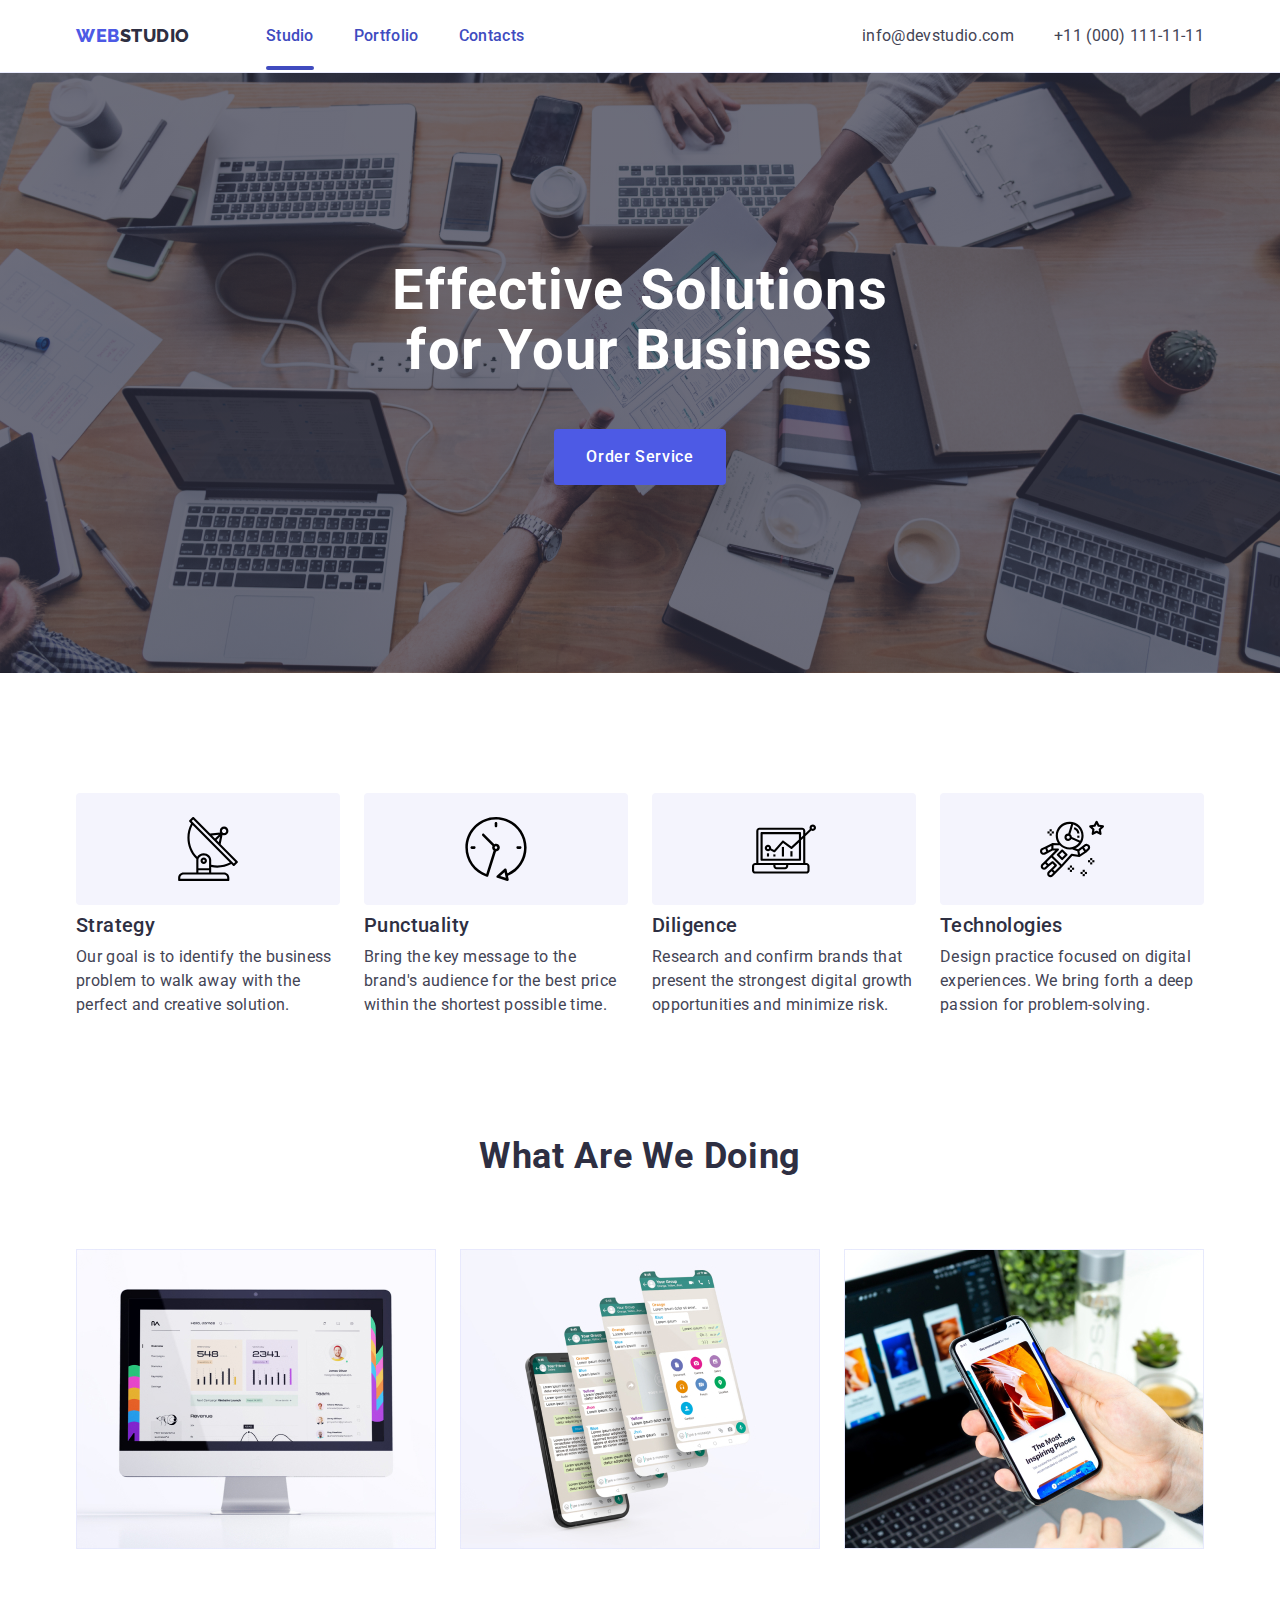
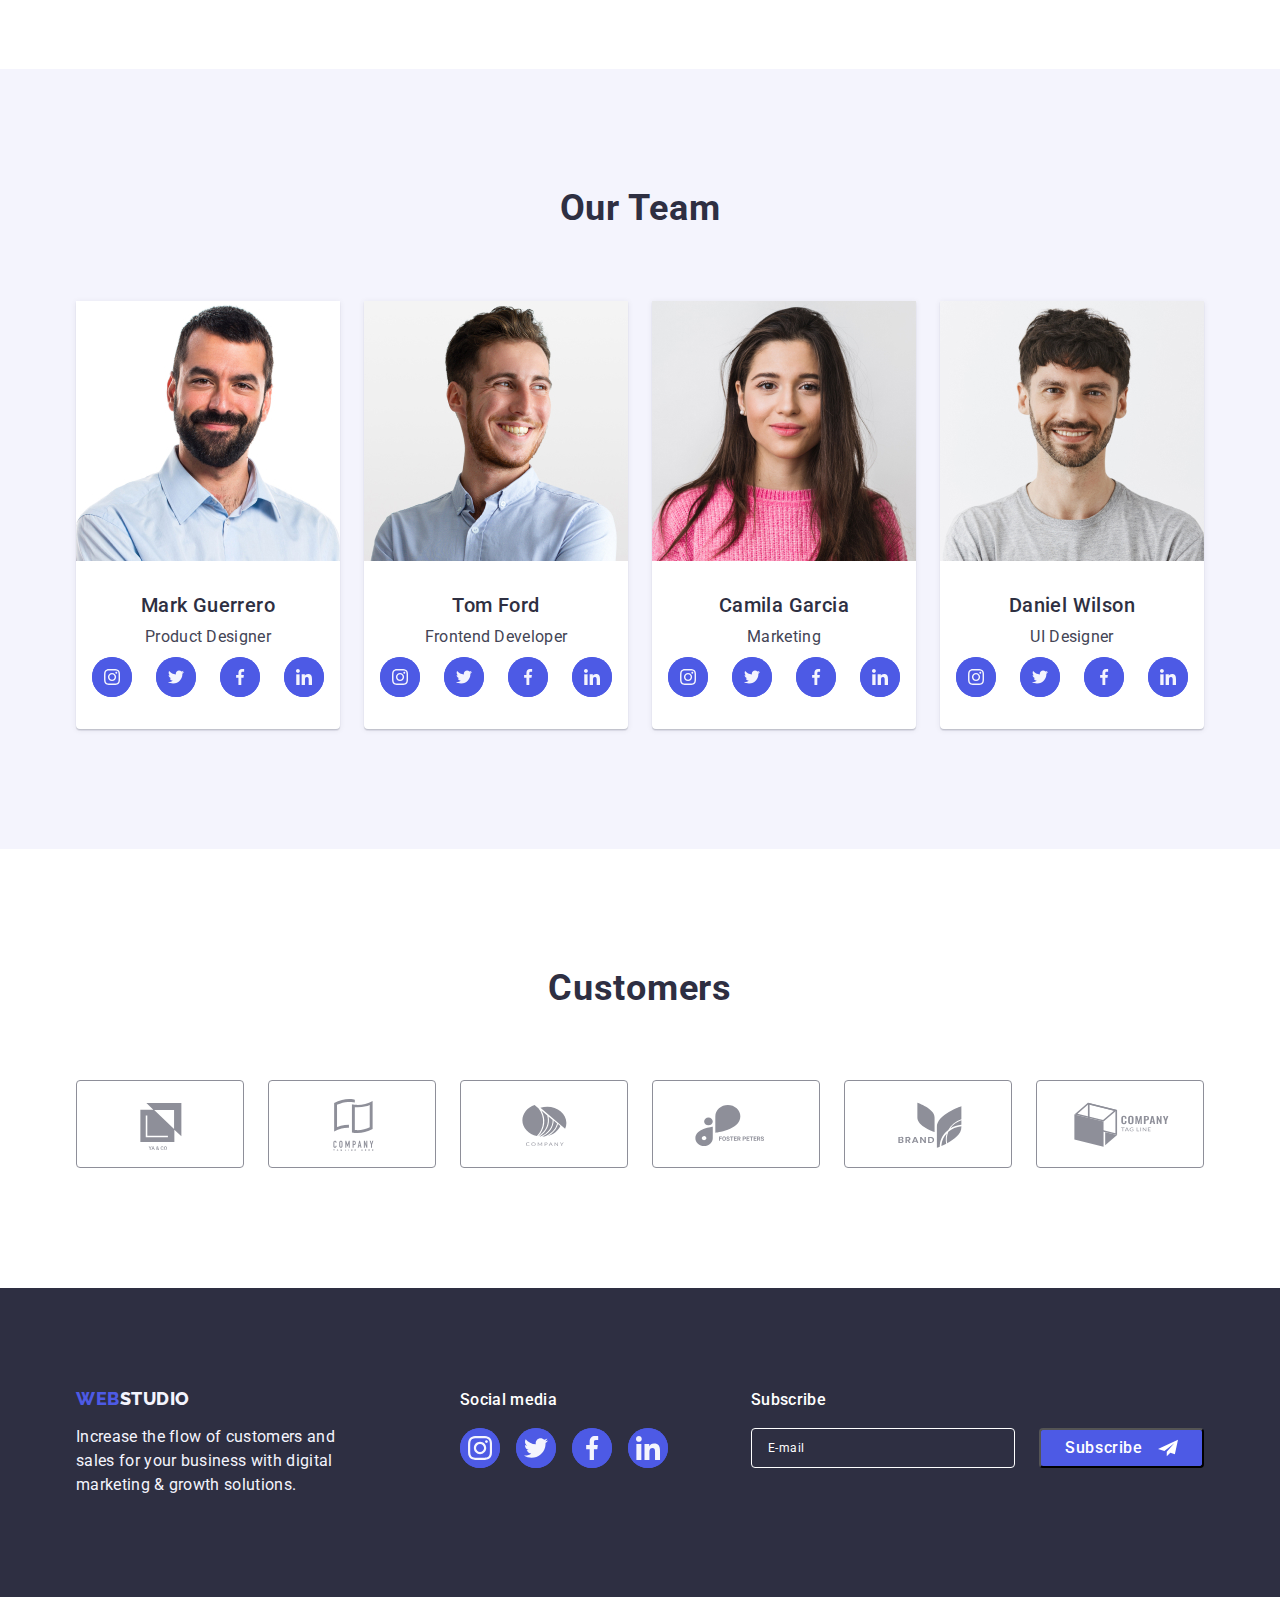
==== index.html @ 0ff43edc "home work 06" ====
<!DOCTYPE html>
<html lang="en">
  <head>
    <meta charset="UTF-8" />
    <meta http-equiv="X-UA-Compatible" content="IE=edge" />
    <meta name="viewport" content="width=device-width, initial-scale=1.0" />
    <title>Main Page</title>
    <link rel="preconnect" href="https://fonts.googleapis.com" />
    <link rel="preconnect" href="https://fonts.gstatic.com" crossorigin />
    <link
      href="https://fonts.googleapis.com/css2?family=Raleway:wght@800&family=Roboto:wght@400;500;700&display=swap"
      rel="stylesheet"
    />
    <link
      rel="stylesheet"
      href="https://cdnjs.cloudflare.com/ajax/libs/modern-normalize/1.1.0/modern-normalize.min.css"
    />
    <link rel="stylesheet" href="./css/styles.css" />
  </head>

  <body>
    <!-- ==================== Шапка сайта ==================== -->

    <header class="page-header">
      <div class="header-container container">
        <nav class="page-navigation">
          <a class="logo-header link" href="./index.html">Web<span class="web">Studio</span></a>
          <ul class="menu list">
            <li class="link-navigation">
              <a class="menu-link line link" href="./index.html">Studio</a>
            </li>
            <li class="link-navigation">
              <a class="menu-link link" href="./portfolio.html">Portfolio</a>
            </li>
            <li class="link-navigation">
              <a class="menu-link link" href="">Contacts</a>
            </li>
          </ul>
        </nav>
        <address class="address">
          <ul class="address-all list">
            <li>
              <a class="contact link tell" href="mailto:info@devstudio.com">info@devstudio.com</a>
            </li>
            <li>
              <a class="contact link tell" href="tel:+110001111111">+11 (000) 111-11-11</a>
            </li>
          </ul>
        </address>
      </div>
    </header>
    <!-- ==================== Главное окно ==================== -->
    <main class="main-index">
      <section class="hero">
        <div class="container">
          <h1 class="hero-title">Effective Solutions for Your Business</h1>
          <button class="hero-btn" type="button" data-modal-open>Order Service</button>
        </div>
      </section>
      <!-- ==================== Преимущества ==================== -->
      <section class="advantages">
        <div class="container element">
          <h2 hidden class="advantages-invisible">Advantages</h2>
          <ul class="advantages-list list">
            <li class="first-element">
              <div class="advantages-icon-img">
                <svg class="advantages-icon" aria-label="стратегия" width="64" height="64">
                  <use href="./images/icons.svg#icon-antenna"></use>
                </svg>
              </div>
              <h3 class="advantages-title">Strategy</h3>
              <p class="advantages-text">
                Our goal is to identify the business problem to walk away with the perfect and
                creative solution.
              </p>
            </li>
            <li class="first-element">
              <div class="advantages-icon-img">
                <svg class="advantages-icon" aria-label="стратегия" width="64" height="64">
                  <use href="./images/icons.svg#icon-clock"></use>
                </svg>
              </div>
              <h3 class="advantages-title">Punctuality</h3>
              <p class="advantages-text">
                Bring the key message to the brand's audience for the best price within the shortest
                possible time.
              </p>
            </li>
            <li class="first-element">
              <div class="advantages-icon-img">
                <svg class="advantages-icon" aria-label="стратегия" width="64" height="64">
                  <use href="./images/icons.svg#icon-diagram"></use>
                </svg>
              </div>
              <h3 class="advantages-title">Diligence</h3>
              <p class="advantages-text">
                Research and confirm brands that present the strongest digital growth opportunities
                and minimize risk.
              </p>
            </li>
            <li class="first-element">
              <div class="advantages-icon-img">
                <svg class="advantages-icon" aria-label="стратегия" width="64" height="64">
                  <use href="./images/icons.svg#icon-astronaut"></use>
                </svg>
              </div>
              <h3 class="advantages-title">Technologies</h3>
              <p class="advantages-text">
                Design practice focused on digital experiences. We bring forth a deep passion for
                problem-solving.
              </p>
            </li>
          </ul>
        </div>
      </section>
      <!-- ==================== Примеры работ ==================== -->
      <section class="examples">
        <div class="container examples-height">
          <h2 class="examples-title">What are we doing</h2>
          <ul class="list examples-img">
            <li class="examples-link">
              <img
                src="./images/img_1.jpg"
                alt="Image of the application on the monitor"
                width="360"
              />
            </li>

            <li class="examples-link">
              <img src="./images/img_2.jpg" alt="App image on phone" width="360" />
            </li>

            <li class="examples-link">
              <img src="./images/img_3.jpg" alt="App image on phone and monitor" width="360" />
            </li>
          </ul>
        </div>
      </section>
      <!-- ==================== Команда ==================== -->
      <section class="team list">
        <div class="container">
          <h2 class="team-title">Our Team</h2>
          <ul class="list card-team examples-img">
            <li class="card">
              <img src="./images/mark_guerrero.jpg" alt="Product Designer" width="264" />
              <div class="info">
                <h3 class="team-name">Mark Guerrero</h3>
                <p class="team-prof">Product Designer</p>
                <!-- instagram -->
                <ul class="icon-list list">
                  <li class="icon-list-item">
                    <a href="" class="icon-list-link">
                      <svg class="list-icon" aria-label="инстаграм" width="16" height="16">
                        <use href="./images/icons.svg#icon-instagram"></use>
                      </svg>
                    </a>
                  </li>

                  <!-- /instagram -->
                  <!-- twitter -->
                  <li class="icon-list-item">
                    <a href="" class="icon-list-link">
                      <svg class="list-icon" aria-label="твитер" width="16" height="16">
                        <use href="./images/icons.svg#icon-twitter"></use>
                      </svg>
                    </a>
                  </li>
                  <!-- /twitter -->
                  <!-- facebook -->
                  <li class="icon-list-item">
                    <a href="" class="icon-list-link">
                      <svg class="list-icon" aria-label="фейсбук" width="16" height="16">
                        <use href="./images/icons.svg#icon-facebook"></use>
                      </svg>
                    </a>
                  </li>
                  <!-- /facebook -->
                  <!-- linkedin -->
                  <li class="icon-list-item">
                    <a href="" class="icon-list-link">
                      <svg class="list-icon" aria-label="линкедин" width="16" height="16">
                        <use href="./images/icons.svg#icon-linkedin"></use>
                      </svg>
                    </a>
                  </li>
                </ul>
              </div>
            </li>
            <!-- /linkedin -->
            <li class="card">
              <img src="./images/tom_ford.jpg" alt="Frontend Developer" width="264" />
              <div class="info">
                <h3 class="team-name">Tom Ford</h3>
                <p class="team-prof">Frontend Developer</p>
                <!-- instagram -->
                <ul class="icon-list list">
                  <li class="icon-list-item">
                    <a href="" class="icon-list-link">
                      <svg class="list-icon" aria-label="инстаграм" width="16" height="16">
                        <use href="./images/icons.svg#icon-instagram"></use>
                      </svg>
                    </a>
                  </li>
                  <!-- /instagram -->
                  <!-- twitter -->
                  <li class="icon-list-item">
                    <a href="" class="icon-list-link">
                      <svg class="list-icon" aria-label="твитер" width="16" height="16">
                        <use href="./images/icons.svg#icon-twitter"></use>
                      </svg>
                    </a>
                  </li>
                  <!-- /twitter -->
                  <!-- facebook -->
                  <li class="icon-list-item">
                    <a href="" class="icon-list-link">
                      <svg class="list-icon" aria-label="фейсбук" width="16" height="16">
                        <use href="./images/icons.svg#icon-facebook"></use>
                      </svg>
                    </a>
                  </li>
                  <!-- /facebook -->
                  <!-- linkedin -->
                  <li class="icon-list-item">
                    <a href="" class="icon-list-link">
                      <svg class="list-icon" aria-label="линкедин" width="16" height="16">
                        <use href="./images/icons.svg#icon-linkedin"></use>
                      </svg>
                    </a>
                  </li>
                </ul>
                <!-- /linkedin -->
              </div>
            </li>
            <li class="card">
              <img src="./images/camila_garcia.jpg" alt="Marketing" width="264" />
              <div class="info">
                <h3 class="team-name">Camila Garcia</h3>
                <p class="team-prof">Marketing</p>
                <!-- instagram -->
                <ul class="icon-list list">
                  <li class="icon-list-item">
                    <a href="" class="icon-list-link">
                      <svg class="list-icon" aria-label="инстаграм" width="16" height="16">
                        <use href="./images/icons.svg#icon-instagram"></use>
                      </svg>
                    </a>
                  </li>
                  <!-- /instagram -->
                  <!-- twitter -->
                  <li class="icon-list-item">
                    <a href="" class="icon-list-link">
                      <svg class="list-icon" aria-label="твитер" width="16" height="16">
                        <use href="./images/icons.svg#icon-twitter"></use>
                      </svg>
                    </a>
                  </li>
                  <!-- /twitter -->
                  <!-- facebook -->
                  <li class="icon-list-item">
                    <a href="" class="icon-list-link">
                      <svg class="list-icon" aria-label="фейсбук" width="16" height="16">
                        <use href="./images/icons.svg#icon-facebook"></use>
                      </svg>
                    </a>
                  </li>
                  <!-- /facebook -->
                  <!-- linkedin -->
                  <li class="icon-list-item">
                    <a href="" class="icon-list-link">
                      <svg class="list-icon" aria-label="линкедин" width="16" height="16">
                        <use href="./images/icons.svg#icon-linkedin"></use>
                      </svg>
                    </a>
                  </li>
                </ul>
                <!-- /linkedin -->
              </div>
            </li>
            <li class="card">
              <img src="./images/daniel_wilson.jpg" alt="UI Designer" width="264" />
              <div class="info">
                <h3 class="team-name">Daniel Wilson</h3>
                <p class="team-prof">UI Designer</p>
                <!-- instagram -->
                <ul class="icon-list list">
                  <li class="icon-list-item">
                    <a href="" class="icon-list-link">
                      <svg class="list-icon" aria-label="инстаграм" width="16" height="16">
                        <use href="./images/icons.svg#icon-instagram"></use>
                      </svg>
                    </a>
                  </li>
                  <!-- /instagram -->
                  <!-- twitter -->
                  <li class="icon-list-item">
                    <a href="" class="icon-list-link">
                      <svg class="list-icon" aria-label="твитер" width="16" height="16">
                        <use href="./images/icons.svg#icon-twitter"></use>
                      </svg>
                    </a>
                  </li>
                  <!-- /twitter -->
                  <!-- facebook -->
                  <li class="icon-list-item">
                    <a href="" class="icon-list-link">
                      <svg class="list-icon" aria-label="фейсбук" width="16" height="16">
                        <use href="./images/icons.svg#icon-facebook"></use>
                      </svg>
                    </a>
                  </li>
                  <!-- /facebook -->
                  <!-- linkedin -->
                  <li class="icon-list-item">
                    <a href="" class="icon-list-link">
                      <svg class="list-icon" aria-label="линкедин" width="16" height="16">
                        <use href="./images/icons.svg#icon-linkedin"></use>
                      </svg>
                    </a>
                  </li>
                </ul>
                <!-- /linkedin -->
              </div>
            </li>
          </ul>
        </div>
      </section>
      <!-- /* ========================= customers ========================= */ -->
      <section class="customers">
        <div class="customers-box container">
          <h2 class="customers-title">Customers</h2>
          <ul class="customers-list list">
            <li class="customers-item">
              <a class="icon" href=""
                ><svg class="customers-icon" aria-label="customers" width="104" height="56">
                  <use href="./images/icons.svg#icon-yaco"></use>
                </svg>
              </a>
            </li>
            <li class="customers-item">
              <a class="icon" href=""
                ><svg class="customers-icon" aria-label="customers" width="104" height="56">
                  <use href="./images/icons.svg#icon-tagline"></use>
                </svg>
              </a>
            </li>
            <li class="customers-item">
              <a class="icon" href=""
                ><svg class="customers-icon" aria-label="customers" width="104" height="56">
                  <use href="./images/icons.svg#icon-company"></use>
                </svg>
              </a>
            </li>
            <li class="customers-item">
              <a class="icon" href=""
                ><svg class="customers-icon" aria-label="customers" width="104" height="56">
                  <use href="./images/icons.svg#icon-foster"></use>
                </svg>
              </a>
            </li>
            <li class="customers-item">
              <a class="icon" href=""
                ><svg class="customers-icon" aria-label="customers" width="104" height="56">
                  <use href="./images/icons.svg#icon-brand"></use>
                </svg>
              </a>
            </li>
            <li class="customers-item">
              <a class="icon" href=""
                ><svg class="customers-icon" aria-label="customers" width="104" height="56">
                  <use href="./images/icons.svg#icon-lastcompany"></use>
                </svg>
              </a>
            </li>
          </ul>
        </div>
      </section>
    </main>

    <!-- ==================== Подвал ==================== -->
    <footer class="footer">
      <div class="container footer-main">
        <div class="footer-box">
          <a class="footer-logo link" href="./index.html"
            >Web<span class="studio-footer">Studio</span></a
          >
          <p class="footer-text">
            Increase the flow of customers and sales for your business with digital marketing &
            growth solutions.
          </p>
        </div>

        <!-- ========================================== -->
        <div class="footer-icon-cont">
          <p class="footer-title-social">Social media</p>

          <ul class="footer-list list">
            <li class="footer-item">
              <a href="" class="footer-link">
                <svg class="footer-icon" aria-label="instagram" width="24" height="24">
                  <use href="./images/icons.svg#icon-instagram"></use>
                </svg>
              </a>
            </li>
            <li class="footer-item">
              <a href="" class="footer-link">
                <svg class="footer-icon" aria-label="twitter" width="24" height="24">
                  <use href="./images/icons.svg#icon-twitter"></use>
                </svg>
              </a>
            </li>
            <li class="footer-item">
              <a href="" class="footer-link">
                <svg class="footer-icon" aria-label="facebook" width="24" height="24">
                  <use href="./images/icons.svg#icon-facebook"></use>
                </svg>
              </a>
            </li>
            <li class="footer-item">
              <a href="" class="footer-link">
                <svg class="footer-icon" aria-label="linkedin" width="24" height="24">
                  <use href="./images/icons.svg#icon-linkedin"></use>
                </svg>
              </a>
            </li>
          </ul>
        </div>
        <div class="form-footer-box">
          <form class="form-footer">
            <p class="form-footer-title">Subscribe</p>
            <label class="form-footer-enter">
              <input
                type="text"
                name="user_mail"
                class="form-footer-input"
                placeholder="E-mail"
                pattern="([A-z0-9_.-]{1,})@([A-z0-9_.-]{1,}).([A-z]{2,8})"
              />
              <span class="footer-icon-input">
                <svg class="form-footer-icon">
                  <use href="./images/icons.svg#icon-telegram"></use>
                </svg>
                <button type="submit" class="form-footer-btn">Subscribe</button>
              </span>
            </label>
          </form>
        </div>
      </div>
    </footer>
    <!-- ================== МОДАЛЬНОЕ ОКНО ================== -->
    <div class="backdrop is-hidden" data-modal>
      <div class="modal">
        <button type="button" class="modal-close-btn" data-modal-close>
          <svg class="modal-close-icon" width="8" height="8">
            <use href="./images/icons.svg#icon-close-black-btn"></use>
          </svg>
        </button>
        <!-- ================================================== -->
        <form class="modal-form">
          <p class="modal-title">Leave your contacts and we will call you back</p>
          <label class="modal-form-enter">
            <span class="modal-input-text">Name</span>
            <span class="icon-input">
              <input
                type="text"
                name="user_name"
                class="modal-form-input"
                required
                pattern="[a-zA-Z]+"
              />
              <svg class="modal-icon-input">
                <use href="./images/icons.svg#icon-person-black"></use>
              </svg>
            </span>
          </label>
          <label class="modal-form-enter">
            <span class="modal-input-text">Phone</span>
            <span class="icon-input">
              <input
                type="tel"
                name="user_phone"
                class="modal-form-input"
                pattern="[0-9]{3}-[0-9]{3}-[0-9]{2}-[0-9]{2}"
                title="xxx-xxx-xx-xx"
              />
              <svg class="modal-icon-input">
                <use href="./images/icons.svg#icon-phone-black"></use>
              </svg>
            </span>
          </label>
          <label class="modal-form-enter">
            <span class="modal-input-text">Email</span>
            <span class="icon-input">
              <input
                type="mail"
                name="user_mail"
                class="modal-form-input"
                required
                pattern="([A-z0-9_.-]{1,})@([A-z0-9_.-]{1,}).([A-z]{2,8})"
              />
              <svg class="modal-icon-input">
                <use href="./images/icons.svg#icon-email-black"></use>
              </svg>
            </span>
          </label>
          <label class="modal-form-enter">
            <span class="modal-input-text">Comment</span>
            <textarea
              name="user_comment"
              class="modal-input-area"
              placeholder="Text input"
            ></textarea>
          </label>
          <label for="user" class="modal-form-check-policy">
            <input id="user" type="checkbox" name="user-policy" class="modal-form-check" />
            <svg class="form-checkbox" width="16" height="16">
              <use class="vector-checkbox" href="./images/icons.svg#icon-vector"></use>
            </svg>
            <p class="policy">
              I accept the terms and conditions of the
              <a class="policy-link link" href="">Privacy Policy</a>
            </p>
          </label>
          <button type="submit" class="modal-form-btn">Send</button>
        </form>
      </div>
    </div>
    <script src="./js/modal.js"></script>
  </body>
</html>
---- css/styles.css ----
:root {
 --title-color: #2E2F42; /*Цвет заголовков,*/
 --link-color: #404BBF;  /*Цвет ссылок */
 --button-color: #4D5AE5; /*Активная кнопка*/
 --footer-text-color: #F4F4FD; /* Цвет текста футера*/
 --hero-color: #FFFFFF;
 --main-color-text:#434455;
}

.list {
    list-style: none;     /*точки*/
}

.link {
    text-decoration: none;     /*подчёркивание*/
}

body{
    font-family: 'Roboto', sans-serif;
    color: var(--main-color-text);
    background-color: var(--hero-color);
}
/* ========================= СБРОС СТИЛЕЙ БРАУЗЕРА ========================= */
h1,
h2,
h3,
p{
    margin-top: 0;
    margin-bottom: 0;
}
ul,ol {
    margin-top: 0;
    margin-bottom: 0;
    padding-left: 0;
}

img {
    display: block;
    max-width: 100%;
    height: auto;
}

.container {
    width: 1158px;
    margin-left: auto;
    margin-right: auto;
    padding-left: 15px;
    padding-right: 15px;
    
}

.section {
    padding-top: 120px;
    padding-bottom: 120px;
    
}

/* ===================================================================== */
/* ========================= ГЛАВНАЯ СТРАНИЦА  ========================= */
/* ===================================================================== */

/* ========================= Шапка сайта ========================= */
.logo, .logo-header {
font-family: 'Raleway', sans-serif;
font-style: normal;
font-weight: 800;
font-size: 18px;
line-height: 1.17;

align-items: center;
letter-spacing: 0.03em;
text-transform: uppercase;
color: var(--button-color);
}

.web {
font-family: 'Raleway', sans-serif;
font-weight: 800;
font-size: 18px;
line-height: 1.17;
align-items: center;
letter-spacing: 0.03em;
text-transform: uppercase;
color: var(--title-color);
}

.hero {
    background-color: var(--title-color);
    padding-top: 188px;
    padding-bottom: 188px;
}

.menu-link {  
font-weight: 500;
font-size: 16px;
line-height: 1.5;
letter-spacing: 0.02em;
color: var(--title-color);
padding: 24px 0;
position: relative;
transition: color 250ms cubic-bezier(0.4, 0, 0.2, 1);
color: #404bbf;
}

.menu-link:hover,
.menu-link:focus {
color: var(--link-color);
}

.page-header {
    display: flex;
    border-bottom: 1px solid #e7e9fc;
    padding: 24px 0px;
    box-shadow:0px 2px 1px rgba(46, 47, 66, 0.08),
        0px 1px 1px rgba(46, 47, 66, 0.16),
        0px 1px 6px rgba(46, 47, 66, 0.08);
}

.header-container {
    display: flex;
    align-items: center;   
}

.page-navigation {
    display: flex;
    align-items: center;
}

.menu {
    display: flex;
    gap: 40px;
}

.logo {
    display: flex;
}

.logo-header {
    display: flex;
    margin-right: 76px;
}

.line::after {
    display: block;
    color: #404bbf;
    content: '';
    position: absolute;
    width: 100%;
    left: 0;
    bottom: -1px;
    height: 4px;
    background-color: #404bbf;
    border-radius: 2px;
    
    transition: color 250ms cubic-bezier(0.4, 0, 0.2, 1);
}




/* ============================================================================= */
.address-all {
    display: flex;
    gap: 40px;
}
.address {
    display: flex;
    margin-left: auto;
    font-style: normal;
    align-items: center;
}

.contact {
font-size: 16px;
line-height: 1.5;
letter-spacing: 0.02em;
color: var(--main-color-text);
}
.contact:hover,
.contact:focus {
 color:var(--link-color);
}

.contact {
    display: flex;
    align-items: center;
    gap: 40px;
}

.tell {
    /* margin-left: 332px; */
    gap: 40px;
    transition: color 250ms cubic-bezier(0.4, 0, 0.2, 1);
}
/* ============================================================================= */
/* ========================= /Шапка сайта ========================= */

/* ========================= Главное окно ========================= */

.hero-btn {
font-family: 'Roboto', sans-serif;
font-weight: 500;
font-size: 16px;
line-height: 1.5;
align-items: center;
letter-spacing: 0.04em;
color: var(--hero-color);
background-color:var(--button-color);
cursor: pointer;
margin-left: auto;
margin-right: auto;
border: none;
display: block; 
min-width: 169px;
height: 56px;
border-radius: 4px;
padding-left: 32px;
padding-right: 32px;
padding-top: 16px;
padding-bottom: 16px;
min-width: 169px;
height: 56px;
transition: background-color 250ms cubic-bezier(0.4, 0, 0.2, 1);
}

.hero-btn:hover,
.hero-btn:focus {
background-color: var(--link-color);
}
.hero-title {  
font-weight: 700;
font-size: 56px;
line-height: 1.07;
text-align: center;
letter-spacing: 0.02em;
color: var(--hero-color);
}

.hero-title  {
    max-width: 496px;
    margin-left: auto;
    margin-right: auto;
    margin-bottom: 48px;
    
}

.hero {
    background-image: linear-gradient(rgba(46, 47, 66, 0.7),rgba(46, 47, 66, 0.7)),
            url('../images/bg.jpg');
        background-size: cover;
        max-width: 1440px;
            background-repeat: no-repeat;
            background-position: center;
            margin: 0 auto;
}


/* ========================= / Главное окно ========================= */

/* =========================  Преимущества ========================= */
.advantages-title {    
font-weight: 500;
font-size: 20px;
line-height: 1.2;
letter-spacing: 0.02em;
color: var(--title-color); /*#2E2F42*/
margin-bottom: 8px;
}

.advantages-text {
font-size: 16px;
line-height: 1.5;
letter-spacing: 0.02em;
color: var(--main-color-text);
}

.advantages-list {
display: flex;
gap: 24px;  
}
    
.advantages {
padding-top: 120px;
padding-bottom: 120px;
}

.first-element {
    flex-basis: calc((100% - 72px) / 4);
}

.advantages-icon {
    display: flex;
    justify-content: center;
    align-items: center;
    
    
}

.advantages-icon-img {
    display: flex;
    width: 264px;
    height: 112px;
    align-items: center;
    justify-content: center;
    background-color: #F4F4FD;
    border-radius: 4px;
    margin-bottom: 8px;
}

/* ========================= / Преимущества ========================= */

/* ========================= Примеры работ ========================= */
.examples-title {                
font-weight: 700;
font-size: 36px;
line-height: 1.11;   
text-align: center;
letter-spacing: 0.02em;
text-transform: capitalize;          
color: var(--title-color);

margin-bottom: 72px;
padding-top: 0;
}
.examples-img {
    display: flex;
    gap: 24px;
}
.examples-height {
    padding-top: 0;
}
.examples {
    padding-bottom: 120px;
}
.examples-link {
    flex-basis: calc((100% - 48px) / 3)
}

/* ========================= / Примеры работ ========================= */

/* ========================= Команда ========================= */
.info {
    /* padding: 32px 16px; */
    padding: 32px 0;
}

.team {
background-color: var(--footer-text-color);  
padding: 120px 0;
}
.team-title {    
font-weight: 700;
font-size: 36px;
line-height: 1.11;    
text-align: center;
letter-spacing: 0.02em;
text-transform: capitalize;
color: var(--title-color);

margin-bottom: 72px;

}
.card {
    background-color: var(--hero-color);
    border-radius: 0px 0px 4px 4px;
    box-shadow: 0px 1px 6px rgba(46, 47, 66, 0.08), 0px 1px 1px rgba(46, 47, 66, 0.16), 0px 2px 1px rgba(46, 47, 66, 0.08);
}

.team-name {
font-weight: 500;
font-size: 20px;
line-height: 1.2;
text-align: center;
letter-spacing: 0.02em;
color: var(--title-color);
text-align: center;
margin-bottom: 8px;
}

.team-name-portfolio {
font-weight: 500;
font-size: 20px;
line-height: 1.2;
letter-spacing: 0.02em;
color: var(--title-color);
margin-bottom: 8px;
}

.team-prof {
font-size: 16px;
line-height: 1.5;
text-align: center;
letter-spacing: 0.02em;
color: var(--main-color-text);
margin-bottom: 8px;
}

.team-prof-portfolio {
font-size: 16px;
    line-height: 1.5;
    
    letter-spacing: 0.02em;
    color: var(--main-color-text);
}

.card-team {
    gap: 24px;
    
}
.icon-list {
    display: flex;
    gap: 24px;
    justify-content: center;
    
}
.icon-list-item {
    /* flex-basis: calc((100% - 60px) / 3); */
    background-color: #4D5AE5;
    
}

.list-icon {
fill: #f4f4fd;
}

.icon-list-item {
display: flex;
justify-content: center;
align-items: center;
width: 40px;
height: 40px;
border-radius: 50%;
}
.icon-list-link {
display: flex;
justify-content: center;
align-items: center;
width: 100%;
height: 100%;
background-color:#4d5ae5;
border-radius: 50%;
transition: background-color 250ms cubic-bezier(0.4, 0, 0.2, 1);
}

.icon-list-link:hover,
.icon-list-link:focus {
    background-color: #404bbf;
}


/* ========================= / Команда ========================= */

/* ========================= customers ========================= */

.customers {
padding-top: 120px;
padding-bottom: 120px;
}


.customers-title {
    font-weight: 700;
    font-size: 36px;
    line-height: 1.1;
    text-align: center;
    letter-spacing: 0.02em;
    text-transform: capitalize;
    /* margin-top: 120px; */
    margin-bottom: 72px;
    color: var(--title-color);
}

.customers-list {
    display: flex;
    /* justify-content: center;
    align-items: center; */
    gap: 24px;
    
    
}
.customers-item {
    display: flex;
    /* border: 1px solid #8E8F99; */
        width: 168px;
        height: 88px;
        
        justify-content: center;
        align-items: center;
        
}
.icon {
    display: flex;
    width: 100%;
    height: 100%;
    border: 1px solid #8e8f99;
    border-radius: 4px;
    align-items: center;
    justify-content: center;
    color: #8E8F99;
    transition: border-color 250ms cubic-bezier(0.4, 0, 0.2, 1),
        color 250ms cubic-bezier(0.4, 0, 0.2, 1);
}

.icon:hover,
.icon:focus {
    border-color: #404bbf;
    color: #404bbf;
    
}


.customers-icon {
fill: currentColor;
}




/* ========================= Подвал ========================= */
.footer {  
    
    background-color: var(--title-color);
    padding: 100px 0;   
   
}

.footer-main {
    display: flex;
    align-items: baseline;
}

.footer-logo {    
    margin-bottom: 16px;
    display: inline-block;
    font-family: 'Raleway', sans-serif;
    font-style: normal;
    font-weight: 800;
    font-size: 18px;
    line-height: 1.17;
    align-items: center;
    letter-spacing: 0.03em;
    text-transform: uppercase;
    color: var(--button-color);
}

.footer-text {
    font-size: 16px;
    line-height: 1.5;
    letter-spacing: 0.02em;
    color: var(--footer-text-color);
    max-width: 264px;

}

.studio-footer {
font-family: 'Raleway',sans-serif;
font-weight: 800;
font-size: 18px;
line-height: 1.17;
display: flex;
align-items: center;
letter-spacing: 0.03em;
text-transform: uppercase;
color: var(--footer-text-color);
display: inline-block;
}

.footer-list {
    display: flex;
    justify-content: center;
    align-items: center;
    gap: 16px;
    
}
.footer-item {
    display: flex;
    justify-content: center;
    align-items: center;
    width: 40px;
    height: 40px;
    border-radius: 50%;
    background-color: #4D5AE5;
    
}

.footer-icon-cont {
    justify-content: center;
    align-items: baseline;
}
.footer-box {
    align-items: baseline;
    margin-right: 120px
}
    
.footer-title-social {
    display: block;
    box-sizing: border-box;
    font-family: 'Roboto';
    font-style: normal;
    font-weight: 500;
    font-size: 16px;
    line-height: 1.5;
    letter-spacing: 0.02em;
    color: #FFFFFF;
    margin-bottom: 16px;
    
}

.footer-link {
    display: flex;
    width: 100%;
    height: 100%;
    background-color: #4d5ae5;
    border-radius: 50%;
    align-items: center;
    justify-content: center;
    transition: background-color 250ms cubic-bezier(0.4, 0, 0.2, 1);
    
}

.footer-link:hover,
.footer-link:focus {
    background-color: #31d0aa;
}

.footer-icon {
    fill: #f4f4fd;
}

/* ========================= / Подвал ========================= */

/* ===================================================================== */
/* ========================= / ГЛАВНАЯ СТРАНИЦА  ========================= */
/* ===================================================================== */


/* ===================================================================== */
/* ========================= ПОРТФОЛИО СТРАНИЦА  ========================= */
/* ===================================================================== */

.btn-nav {
    justify-content: center;
    display: flex;
    gap: 24px;
    margin-bottom: 72px;
    
}


.filter-btn { 
font-family: 'Roboto', sans-serif;
font-weight: 500;
font-size: 16px;
line-height: 1.5;
display: flex;
align-items: center;
text-align: center;
letter-spacing: 0.04em;          
color: var(--button-color);
background-color:var(--footer-text-color);
cursor: pointer;
border: 0px;
border-radius: 4px;
padding-left: 24px;
padding-right: 24px;
padding-top: 12px;
padding-bottom: 12px;
border: 1px solid #e7e9fc;
transition: color 250ms cubic-bezier(0.4, 0, 0.2, 1),
    background-color 250ms cubic-bezier(0.4, 0, 0.2, 1),
    border-color 250ms cubic-bezier(0.4, 0, 0.2, 1),
    box-shadow 250ms cubic-bezier(0.4, 0, 0.2, 1);;
}

.filter-btn:hover,
.filter-btn:focus {
    color: var(--hero-color);
    background-color: var(--link-color);
    border: 1px solid transparent;
    border: 1px solid transparent;
    box-shadow: 0px 3px 1px rgba(0, 0, 0, 0.1), 0px 2px 1px rgba(0, 0, 0, 0.08), 0px 2px 2px rgba(0, 0, 0, 0.12);
}

.start {
    /* justify-content: start; */
    text-align: start;
}

.card-menu {
display: flex;
flex-wrap: wrap;
column-gap: 24px;
row-gap: 48px;

}

.border {
width: calc((100% - 48px) / 3);
row-gap: 48px;
transition: box-shadow 2000ms cubic-bezier(0.4, 0, 0.2, 1);

}

.main {
    padding-top: 96px;
    padding-bottom: 120px;
}
.description {
    padding: 32px 16px;
    border: 1px solid #e7e9fc;
    border-top: none;
}

.card-link {
    display: block;
    transition: box-shadow 250ms cubic-bezier(0.4, 0, 0.2, 1);
}

.card-link:hover,
.card-link:focus {
    box-shadow:0px 1px 6px rgba(46, 47, 66, 0.08),
        0px 1px 1px rgba(46, 47, 66, 0.16),
        0px 2px 1px rgba(46, 47, 66, 0.08);
}

.overlay-wrapper {
    position: relative;
    overflow: hidden;
}

.overlay {
    position: absolute;
    top: 0;
    left: 0;
    height: 100%;
    width: 100%;
    padding: 15px;
    background-color: #4D5AE5;
    color: #FFFFFF;
    transform: translateY(100%);
    transition: transform 250ms cubic-bezier(0.4, 0, 0.2, 1);
}

.overlay-text {
    font-style: normal;
    font-weight: 400;
    font-size: 16px;
    line-height: 1.5;   
    letter-spacing: 0.02em;        
    color: #F4F4FD;
    padding: 40px 32px;
}

/* .card-link :hover .overlay,
.card-link :focus .overlay {
  transform: translateY(0%);  
} */

.border :hover .overlay,
.border :focus .overlay {
    transform: translateY(0%);
}

.backdrop {
    position: fixed;
    top: 0;
    left: 0;
    width: 100%;
    height: 100%;
    background-color: rgba(46, 47, 66, 0.4);
    opacity: 1;
    visibility: visible;
    pointer-events: auto;
    transition: opacity 250ms cubic-bezier(0.4, 0, 0.2, 1), visibility 250ms cubic-bezier(0.4, 0, 0.2, 1);
}

.modal {
    position: absolute;
    top: 50%;
    left: 50%;
    transform: translate(-50%, -50%);
    width: 408px;
    
    min-height: 576px;
    background-color: #FCFCFC;
    box-shadow:0px 1px 1px rgba(0, 0, 0, 0.14),
        0px 1px 3px rgba(0, 0, 0, 0.12),
        0px 2px 1px rgba(0, 0, 0, 0.2);
    border-radius: 4px;
    transition: transform 250ms cubic-bezier(0.4, 0, 0.2, 1);
    padding: 72px 24px 24px 24px
    /* padding: 24px; */
}
.modal-close-btn {
    position: absolute;
    top: 24px;
    right: 24px;
    padding: 0;
    display: flex;
    align-items: center;
    justify-content: center;
    width: 24px;
    height: 24px;
    background-color: #E7E9FC;
    border: 1px solid rgba(0, 0, 0, 0.1);
    border-radius: 50%;
    padding-left: 0;
    padding-right: 0;
    cursor: pointer;
    transition: background-color 250ms cubic-bezier(0.4, 0, 0.2, 1), border 250ms cubic-bezier(0.4, 0, 0.2, 1);
}

.modal-close-btn:hover,
.modal-close-btn:focus {
    background-color: #404BBF;
    fill: #FFFFFF;
    border: none;
}

.is-hidden {
    opacity: 0;
    visibility: hidden;
    pointer-events: none;

}
.modal-close-icon {
    transition: fill 250ms cubic-bezier(0.4, 0, 0.2, 1);
}

.subscribe-box {
    display: flex;
    align-items: center;
    justify-content: baseline;
}

.enter-mail {
    display: flex;
    align-items: center;
    justify-content: flex-end;
    width: 264px;
    height: 40px;
}

.subscribe-btn {
    display: flex;
    align-items: center;
    justify-content: center;
}
.modal-title {
    font-family: 'Roboto';
    font-style: normal;
    font-weight: 500;
    font-size: 16px;
    line-height: 1.5;   
    text-align: center;
    letter-spacing: 0.02em;   
    color: #2E2F42;
    margin-bottom: 16px;
}

.modal-form {
    display: flex;
    flex-direction: column;
}

.modal-form-input {
    width: 100%;
    height: 40px;
    border: 1px solid rgba(46, 47, 66, 0.4);
    border-radius: 4px;
    padding-left: 38px;
    transition: border-color 250ms cubic-bezier(0.4, 0, 0.2, 1);
    /* margin-bottom: 8px; */
}
.modal-input-text {
    display: block;
    font-family: 'Roboto';
    font-style: normal;
    font-weight: 400;
    font-size: 12px;
    line-height: 1.17;  
    letter-spacing: 0.04em;
    color: #8E8F99;
    margin-bottom: 4px;
}
.modal-form-enter {
    margin-bottom: 8px;
}

.modal-form-input:focus {
    outline: none;
    border-color: #4D5AE5;
}

.modal-icon-input {
    display: block;
    width: 18px;
    height: 24px;
    position: absolute;
    top: 50%;
    left: 16px;
    transform: translateY(-50%);
    fill: #2E2F42;
    transition: fill 250ms cubic-bezier(0.4, 0, 0.2, 1);
}
.icon-input {
    display: block;
    position: relative;
    
}

.modal-form-input:focus + .modal-icon-input {
    fill: #4D5AE5;
}


.modal-input-area {
    font-family: 'Roboto';
    font-style: normal;
    font-weight: 400;
    font-size: 12px;
    line-height: 1.17;  
    letter-spacing: 0.04em;

    width: 100%;
    height: 120px;
    resize: none;
    padding: 16px;
    border: 1px solid rgba(46, 47, 66, 0.4);
    border-radius: 4px;
    transition: border-color 250ms cubic-bezier(0.4, 0, 0.2, 1);
    
    
}

.modal-input-area::placeholder {
    font-family: 'Roboto';
        font-style: normal;
        font-weight: 400;
        font-size: 12px;
        line-height: 1.17;
        letter-spacing: 0.04em;
        color: rgba(46, 47, 66, 0.4);
}

.modal-input-area:focus {
    outline: none;
    border-color: #4D5AE5;
}
.form-checkbox {
    border: 1px solid rgba(46, 47, 66, 0.4);
    fill: #F4F4FD;
    border-radius: 2px;
    padding: 4px 3px;
    cursor: pointer;
    transition: background-color 250ms cubic-bezier(0.4, 0, 0.2, 1), fill 250ms cubic-bezier(0.4, 0, 0.2, 1);
    margin-right: 8px;
}

.vector-checkbox{
    opacity: 0;
}

.modal-form-check:checked + .form-checkbox > .vector-checkbox {
    
    opacity: 1;
}

.modal-form-check:checked + .form-checkbox {
    background-color :#404BBF;
    border-color: #404BBF;;
    fill: #F4F4FD;
}

.modal-form-check:focus +.form-checkbox {
    outline: 1px solid #4D5AE5;;
}

.modal-form-check {
    appearance: none;
    position: absolute;
}
.modal-form-check-policy {
    display: flex;
    align-items: center;
    font-family: 'Roboto';
    font-style: normal;
    font-weight: 400;
    font-size: 12px;
    line-height: 1.7;
    letter-spacing: 0.04em;    
    color: #8E8F99;
    

}

.modal-form-btn {
    font-family: 'Roboto', sans-serif;
    font-weight: 500;
    font-size: 16px;
    line-height: 1.5;
    align-items: center;
    letter-spacing: 0.04em;
    color: var(--hero-color);
    background-color: var(--button-color);
    cursor: pointer;
    margin-left: auto;
    margin-right: auto;
    margin-top: 24px;
    border: none;
    display: block;
    min-width: 169px;
    height: 56px;
    border-radius: 4px;
    padding-left: 32px;
    padding-right: 32px;
    padding-top: 16px;
    padding-bottom: 16px;
    min-width: 169px;
    height: 56px;
    transition: background-color 250ms cubic-bezier(0.4, 0, 0.2, 1);
}

.modal-form-btn:hover,
.modal-form-btn:focus {
    background-color: var(--link-color);
}

.form-footer-box {
margin-left: auto;
}

.form-footer-enter {
    display: flex;
    
}

.form-footer-input {
    width: 264px;
    height: 40px;
    border: 1px solid #FFFFFF;
    padding-left: 16px;
    /* filter: drop-shadow(0px 4px 4px rgba(0, 0, 0, 0.15)); */
    border-radius: 4px;
    margin-right: 24px;
    background: #2E2F42;

        font-family: 'Roboto';
        font-style: normal;
        font-weight: 400;
        font-size: 12px;
        line-height: 24px;
        letter-spacing: 0.04em;
        color: #FFFFFF;
}

.form-footer-title {
    font-family: 'Roboto';
        font-style: normal;
        font-weight: 500;
        font-size: 16px;
        line-height: 1.5;
        letter-spacing: 0.02em;
        color: #FFFFFF;
        margin-bottom: 16px;
}

.form-footer-btn {
    width:165px;
    height: 40px;
    display: flex;
    flex-direction: row-reverse;
    justify-content: flex-end;
    align-items: center;
    padding: 8px 24px;
    gap: 16px;
    background: #4D5AE5;
    border-radius: 4px;

    font-family: 'Roboto';
    font-style: normal;
    font-weight: 500;
    font-size: 16px;
    line-height: 1.5;       
    text-align: center;
    letter-spacing: 0.04em;    
    color: #FFFFFF;
    transition: background-color 250ms cubic-bezier(0.4, 0, 0.2, 1);
}

.form-footer-btn:hover,
.form-footer-btn:focus {
    background-color: var(--link-color);
}

.footer-icon-input {
    display: block;
    position: relative;

}

.form-footer-icon {
    display: block;
        width: 24px;
        height: 20px;
        position: absolute;
        top: 50%;
        left: 117px;
        transform: translateY(-50%);
        fill: #FFFFFF;;
}

.form-footer-input::placeholder {
    color: #FFFFFF;
    font-family: 'Roboto';
        font-style: normal;
        font-weight: 400;
        font-size: 12px;
        line-height: 2;
        align-items: center;
        letter-spacing: 0.04em;
}
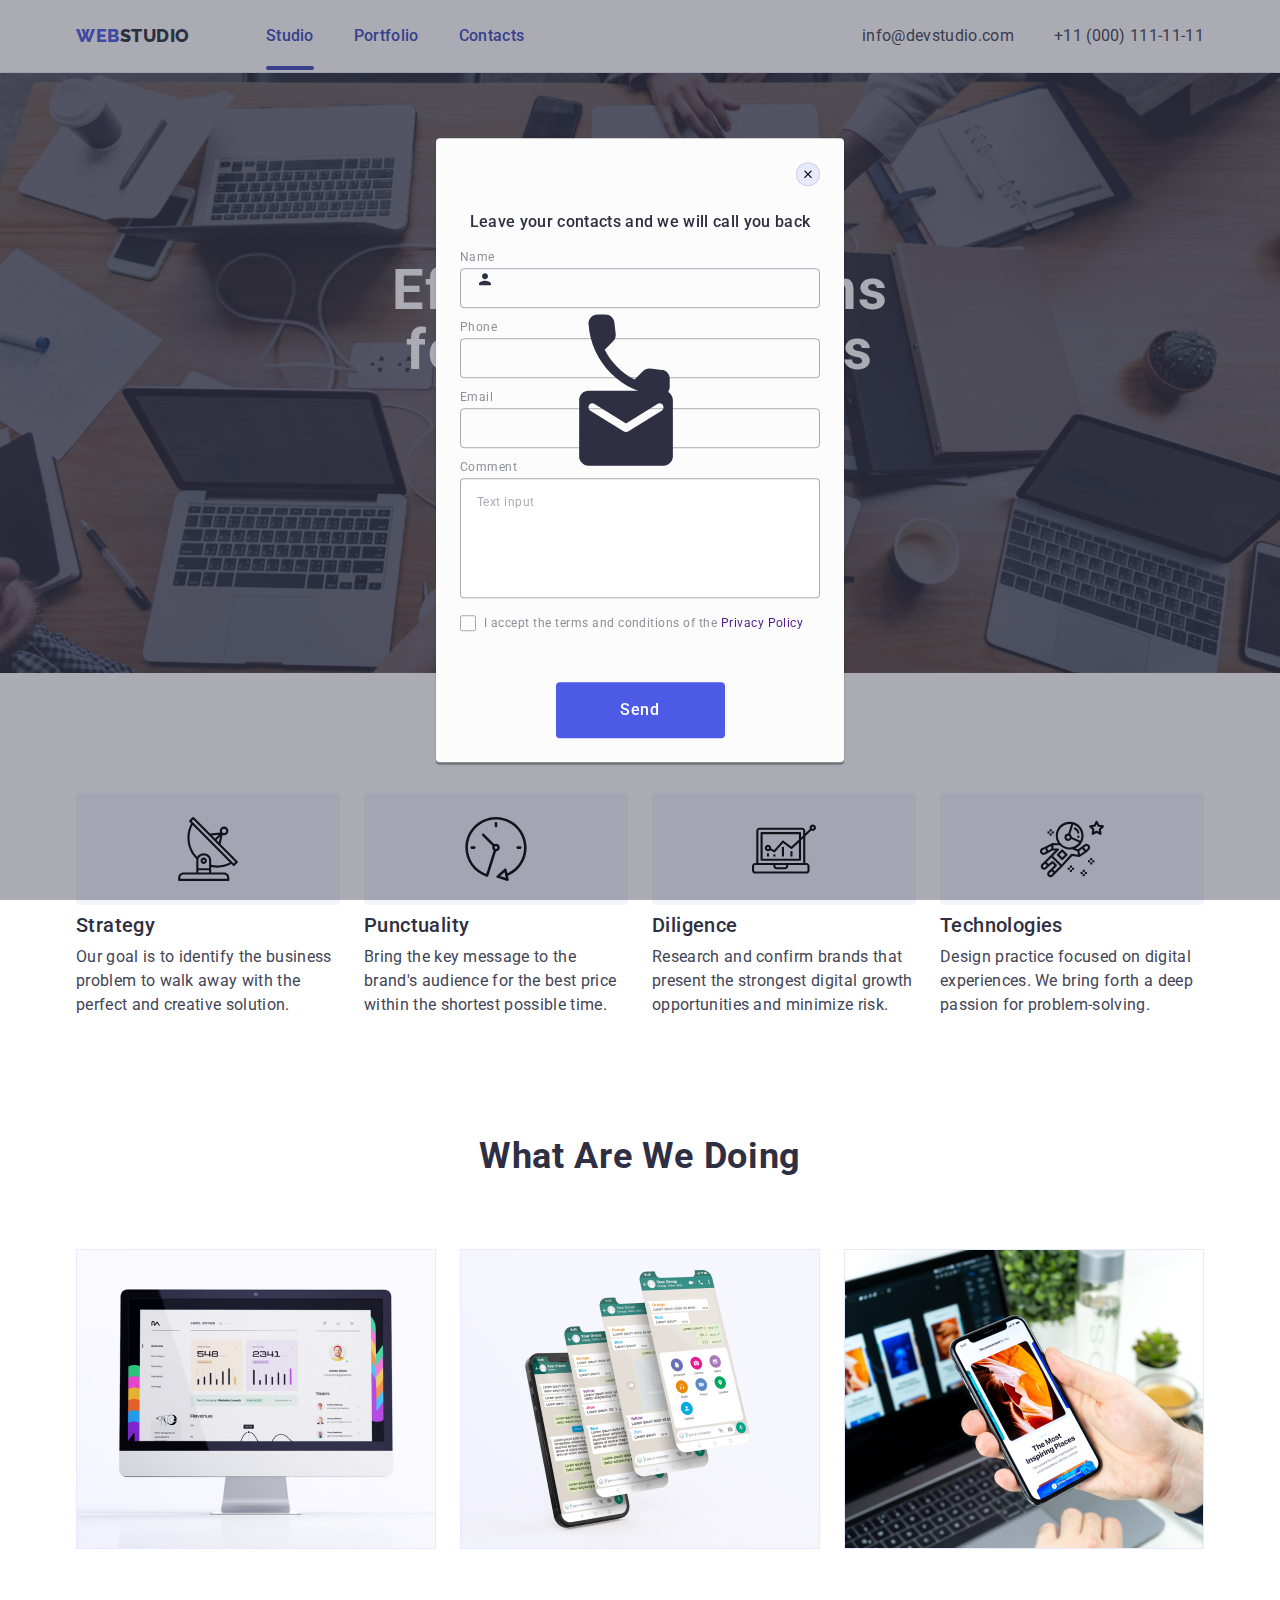
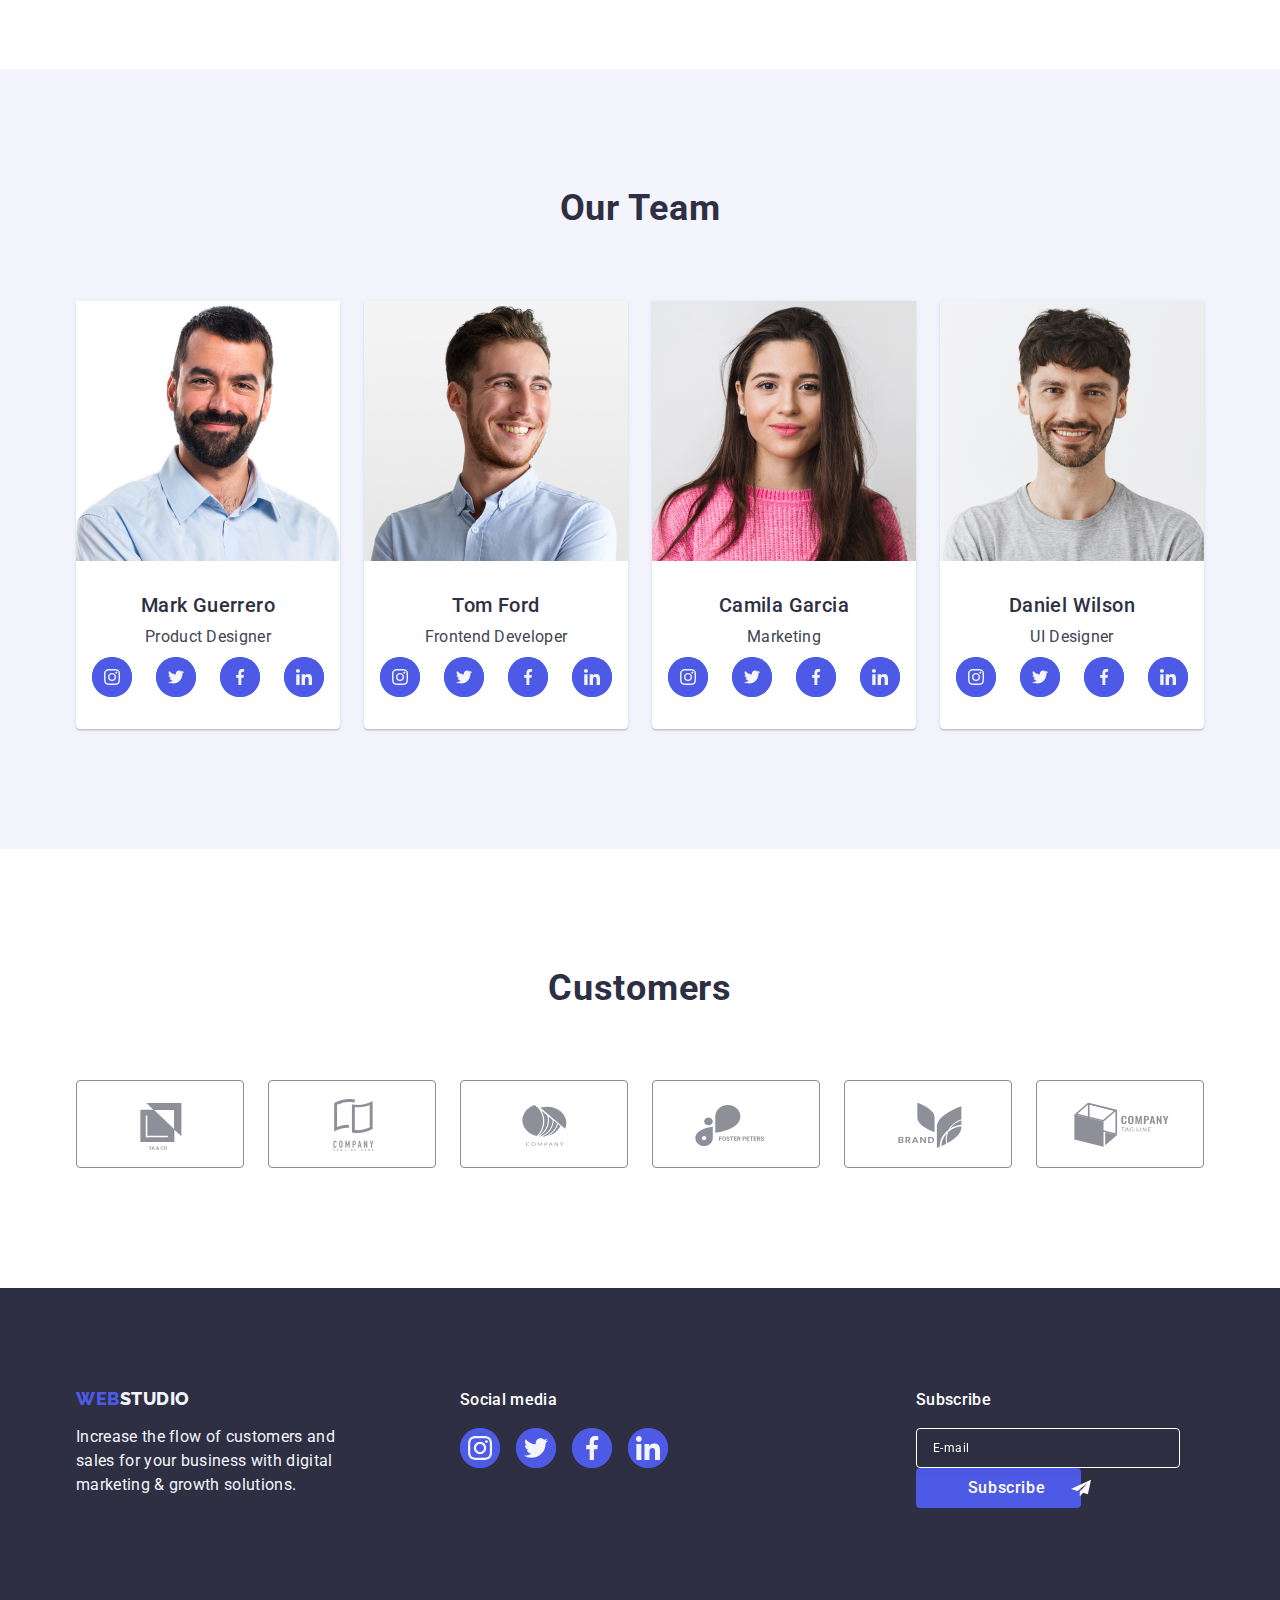
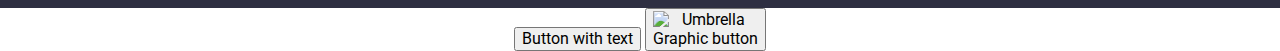
==== commit e5eee2c3: "correct 4" ====
--- a/index.html
+++ b/index.html
@@ -426,29 +426,31 @@
           </ul>
         </div>
         <div class="form-footer-box">
+          <p class="form-footer-title">Subscribe</p>
           <form class="form-footer">
-            <p class="form-footer-title">Subscribe</p>
             <label class="form-footer-enter">
               <input
-                type="text"
+                type="email"
                 name="user_mail"
                 class="form-footer-input"
                 placeholder="E-mail"
                 pattern="([A-z0-9_.-]{1,})@([A-z0-9_.-]{1,}).([A-z]{2,8})"
               />
-              <span class="footer-icon-input">
-                <svg class="form-footer-icon">
-                  <use href="./images/icons.svg#icon-telegram"></use>
-                </svg>
-                <button type="submit" class="form-footer-btn">Subscribe</button>
-              </span>
+              <button type="submit" class="form-footer-btn">
+                <span class="footer-icon-input">
+                  <svg class="form-footer-icon">
+                    <use href="./images/icons.svg#icon-telegram"></use>
+                  </svg> </span
+                >Subscribe
+              </button>
             </label>
           </form>
         </div>
       </div>
     </footer>
     <!-- ================== МОДАЛЬНОЕ ОКНО ================== -->
-    <div class="backdrop is-hidden" data-modal>
+    <!-- is-hidden -->
+    <div class="backdrop" data-modal>
       <div class="modal">
         <button type="button" class="modal-close-btn" data-modal-close>
           <svg class="modal-close-icon" width="8" height="8">
@@ -456,71 +458,90 @@
           </svg>
         </button>
         <!-- ================================================== -->
+        <p class="modal-title">Leave your contacts and we will call you back</p>
         <form class="modal-form">
-          <p class="modal-title">Leave your contacts and we will call you back</p>
-          <label class="modal-form-enter">
-            <span class="modal-input-text">Name</span>
-            <span class="icon-input">
+          <div class="modal-form-box">
+            <label for="user-name" class="modal-form-enter">
+              <div class="icon-input">
+                <span class="modal-input-text">Name</span>
+                <input
+                  type="text"
+                  id="user-name"
+                  name="user-name"
+                  class="modal-form-input"
+                  required
+                  pattern="[a-zA-Z]+"
+                />
+                <svg class="modal-icon-input" width="18" height="24">
+                  <use href="./images/icons.svg#icon-person-black"></use>
+                </svg>
+              </div>
+            </label>
+          </div>
+          <div class="modal-form-box">
+            <label class="modal-form-enter">
+              <span class="modal-input-text">Phone</span>
+              <div class="icon-input">
+                <input
+                  type="tel"
+                  name="user_phone"
+                  class="modal-form-input"
+                  pattern="[0-9]{3}-[0-9]{3}-[0-9]{2}-[0-9]{2}"
+                  title="xxx-xxx-xx-xx"
+                />
+                <svg class="modal-icon-input">
+                  <use href="./images/icons.svg#icon-phone-black"></use>
+                </svg>
+              </div>
+            </label>
+          </div>
+          <div class="modal-form-box">
+            <label class="modal-form-enter">
+              <span class="modal-input-text">Email</span>
+              <div class="icon-input">
+                <input
+                  type="mail"
+                  name="user_mail"
+                  class="modal-form-input"
+                  required
+                  pattern="([A-z0-9_.-]{1,})@([A-z0-9_.-]{1,}).([A-z]{2,8})"
+                />
+                <svg class="modal-icon-input">
+                  <use href="./images/icons.svg#icon-email-black"></use>
+                </svg>
+              </div>
+            </label>
+          </div>
+          <div class="modal-form-box">
+            <label class="modal-form-enter" for="user-comment">
+              <span class="modal-input-text">Comment</span>
+              <textarea
+                id="user-comment"
+                name="user_comment"
+                class="modal-input-area"
+                placeholder="Text input"
+              ></textarea>
+            </label>
+          </div>
+          <div class="check-box">
+            <label for="user" class="modal-form-check-policy visually-hidden">
               <input
-                type="text"
-                name="user_name"
-                class="modal-form-input"
-                required
-                pattern="[a-zA-Z]+"
+                id="user-privacy"
+                type="checkbox"
+                name="user-policy"
+                class="modal-form-check"
+                value="true"
               />
-              <svg class="modal-icon-input">
-                <use href="./images/icons.svg#icon-person-black"></use>
+              <svg class="form-checkbox" width="16" height="16">
+                <use class="vector-checkbox" href="./images/icons.svg#icon-vector"></use>
               </svg>
-            </span>
-          </label>
-          <label class="modal-form-enter">
-            <span class="modal-input-text">Phone</span>
-            <span class="icon-input">
-              <input
-                type="tel"
-                name="user_phone"
-                class="modal-form-input"
-                pattern="[0-9]{3}-[0-9]{3}-[0-9]{2}-[0-9]{2}"
-                title="xxx-xxx-xx-xx"
-              />
-              <svg class="modal-icon-input">
-                <use href="./images/icons.svg#icon-phone-black"></use>
-              </svg>
-            </span>
-          </label>
-          <label class="modal-form-enter">
-            <span class="modal-input-text">Email</span>
-            <span class="icon-input">
-              <input
-                type="mail"
-                name="user_mail"
-                class="modal-form-input"
-                required
-                pattern="([A-z0-9_.-]{1,})@([A-z0-9_.-]{1,}).([A-z]{2,8})"
-              />
-              <svg class="modal-icon-input">
-                <use href="./images/icons.svg#icon-email-black"></use>
-              </svg>
-            </span>
-          </label>
-          <label class="modal-form-enter">
-            <span class="modal-input-text">Comment</span>
-            <textarea
-              name="user_comment"
-              class="modal-input-area"
-              placeholder="Text input"
-            ></textarea>
-          </label>
-          <label for="user" class="modal-form-check-policy">
-            <input id="user" type="checkbox" name="user-policy" class="modal-form-check" />
-            <svg class="form-checkbox" width="16" height="16">
-              <use class="vector-checkbox" href="./images/icons.svg#icon-vector"></use>
-            </svg>
-            <p class="policy">
-              I accept the terms and conditions of the
-              <a class="policy-link link" href="">Privacy Policy</a>
-            </p>
-          </label>
+              <p class="policy">
+                I accept the terms and conditions of the
+                <a class="policy-link link" href="">Privacy Policy</a>
+              </p>
+            </label>
+          </div>
+
           <button type="submit" class="modal-form-btn">Send</button>
         </form>
       </div>
@@ -528,3 +549,12 @@
     <script src="./js/modal.js"></script>
   </body>
 </html>
+
+<body>
+  <p style="text-align: center">
+    <button>Button with text</button>
+    <button>
+      <img src="image/umbrella.gif" alt="Umbrella" style="vertical-align: middle" /> Graphic button
+    </button>
+  </p>
+</body>
--- a/css/styles.css
+++ b/css/styles.css
@@ -872,6 +872,8 @@
     padding-left: 38px;
     transition: border-color 250ms cubic-bezier(0.4, 0, 0.2, 1);
     /* margin-bottom: 8px; */
+    background-color: transparent;
+    outline: transparent;
 }
 .modal-input-text {
     display: block;
@@ -885,7 +887,16 @@
     margin-bottom: 4px;
 }
 .modal-form-enter {
-    margin-bottom: 8px;
+    display: block;
+    font-size: 12px;
+    line-height: 1.17;
+    letter-spacing: 0.04em;
+    margin-bottom: 4px;
+    color: #8e8f99;;
+}
+
+.modal-form-box {
+margin-bottom: 8px;
 }
 
 .modal-form-input:focus {
@@ -895,8 +906,8 @@
 
 .modal-icon-input {
     display: block;
-    width: 18px;
-    height: 24px;
+    /* width: 18px;
+    height: 24px; */
     position: absolute;
     top: 50%;
     left: 16px;
@@ -980,6 +991,8 @@
 .modal-form-check {
     appearance: none;
     position: absolute;
+    
+
 }
 .modal-form-check-policy {
     display: flex;
@@ -991,8 +1004,10 @@
     line-height: 1.7;
     letter-spacing: 0.04em;    
     color: #8E8F99;
-    
-
+}
+
+.check-box {
+    margin-bottom: 24px;
 }
 
 .modal-form-btn {
@@ -1031,8 +1046,12 @@
 margin-left: auto;
 }
 
+.form-footer {
+    display: flex;
+}
+
 .form-footer-enter {
-    display: flex;
+    margin-right: 24px;
     
 }
 
@@ -1041,16 +1060,16 @@
     height: 40px;
     border: 1px solid #FFFFFF;
     padding-left: 16px;
-    /* filter: drop-shadow(0px 4px 4px rgba(0, 0, 0, 0.15)); */
+    filter: drop-shadow(0px 4px 4px rgba(0, 0, 0, 0.15));
     border-radius: 4px;
-    margin-right: 24px;
-    background: #2E2F42;
+    /* margin-right: 24px; */
+    background-color: transparent;
 
         font-family: 'Roboto';
         font-style: normal;
         font-weight: 400;
         font-size: 12px;
-        line-height: 24px;
+        line-height: 1.5;
         letter-spacing: 0.04em;
         color: #FFFFFF;
 }
@@ -1070,13 +1089,15 @@
     width:165px;
     height: 40px;
     display: flex;
-    flex-direction: row-reverse;
-    justify-content: flex-end;
+    /* flex-direction: row-reverse; */
+    justify-content: center;
     align-items: center;
     padding: 8px 24px;
     gap: 16px;
-    background: #4D5AE5;
+    background-color: #4D5AE5;
+    border: none;
     border-radius: 4px;
+    cursor: pointer;
 
     font-family: 'Roboto';
     font-style: normal;
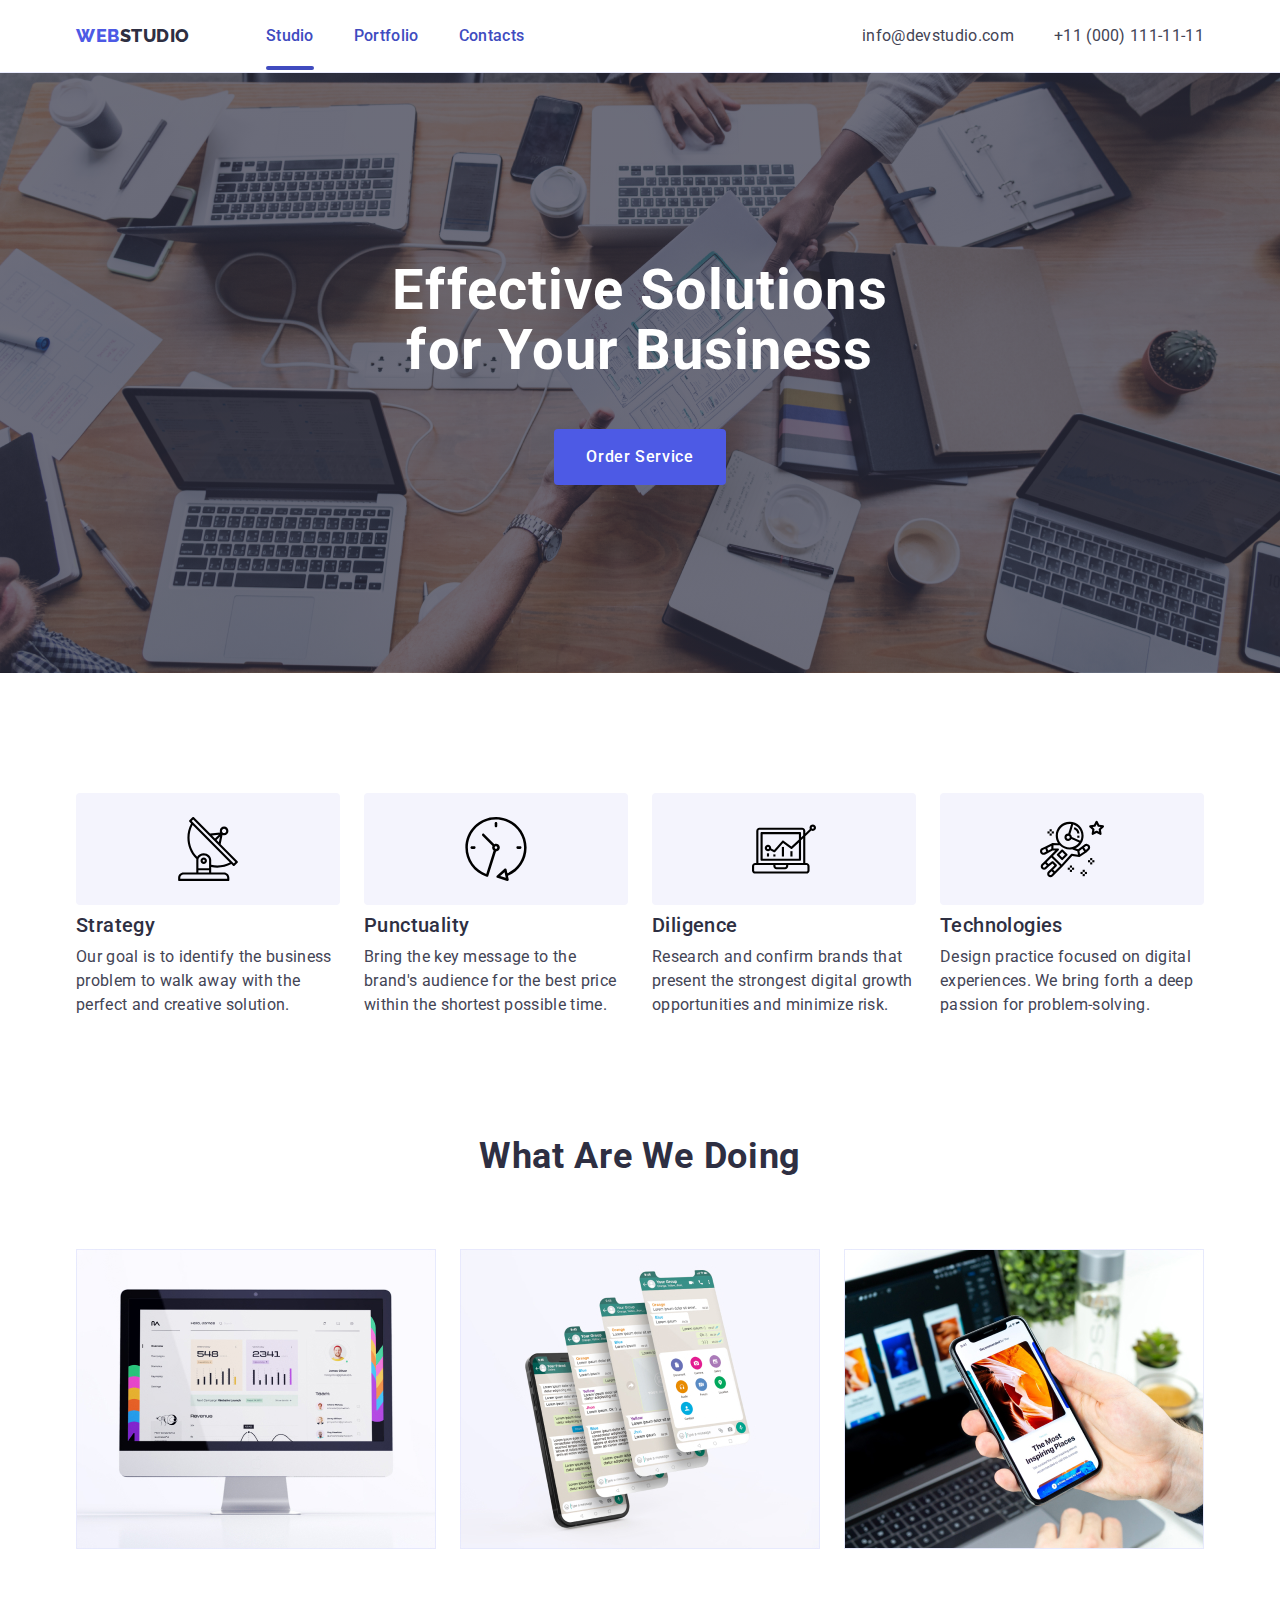
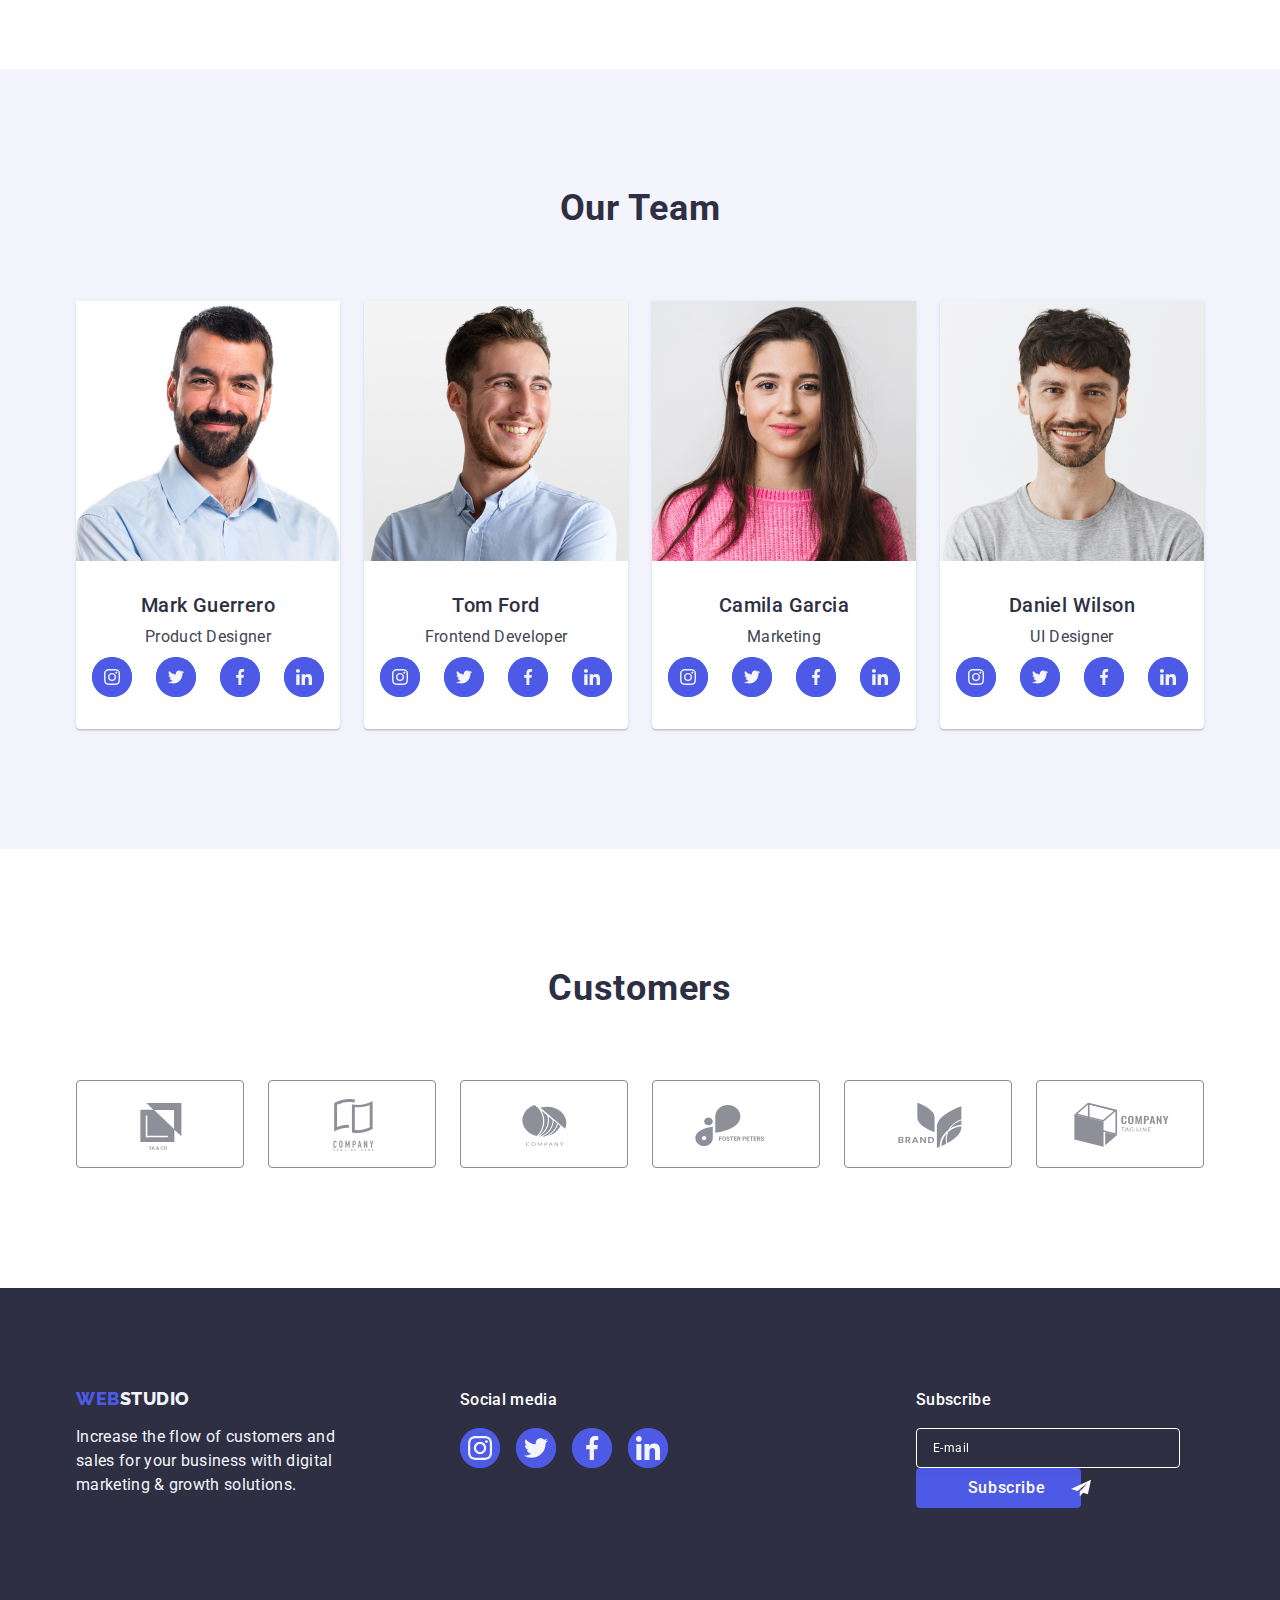
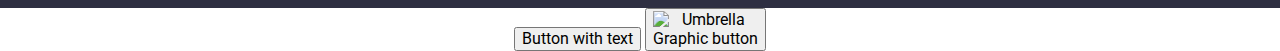
==== commit 1ef6ae2b: "correct 5" ====
--- a/index.html
+++ b/index.html
@@ -449,8 +449,8 @@
       </div>
     </footer>
     <!-- ================== МОДАЛЬНОЕ ОКНО ================== -->
-    <!-- is-hidden -->
-    <div class="backdrop" data-modal>
+
+    <div class="backdrop is-hidden" data-modal>
       <div class="modal">
         <button type="button" class="modal-close-btn" data-modal-close>
           <svg class="modal-close-icon" width="8" height="8">
@@ -461,85 +461,87 @@
         <p class="modal-title">Leave your contacts and we will call you back</p>
         <form class="modal-form">
           <div class="modal-form-box">
-            <label for="user-name" class="modal-form-enter">
-              <div class="icon-input">
-                <span class="modal-input-text">Name</span>
-                <input
-                  type="text"
-                  id="user-name"
-                  name="user-name"
-                  class="modal-form-input"
-                  required
-                  pattern="[a-zA-Z]+"
-                />
-                <svg class="modal-icon-input" width="18" height="24">
-                  <use href="./images/icons.svg#icon-person-black"></use>
-                </svg>
-              </div>
-            </label>
+            <!-- <span class="modal-input-text"></span> -->
+            <label for="user-name" class="modal-form-enter">Name</label>
+            <div class="icon-input">
+              <input
+                type="text"
+                id="user-name"
+                name="user-name"
+                class="modal-form-input"
+                required
+                pattern="[a-zA-Z]+"
+              />
+              <svg class="modal-icon-input" width="18" height="24">
+                <use href="./images/icons.svg#icon-person-black"></use>
+              </svg>
+            </div>
           </div>
           <div class="modal-form-box">
-            <label class="modal-form-enter">
-              <span class="modal-input-text">Phone</span>
-              <div class="icon-input">
-                <input
-                  type="tel"
-                  name="user_phone"
-                  class="modal-form-input"
-                  pattern="[0-9]{3}-[0-9]{3}-[0-9]{2}-[0-9]{2}"
-                  title="xxx-xxx-xx-xx"
-                />
-                <svg class="modal-icon-input">
-                  <use href="./images/icons.svg#icon-phone-black"></use>
-                </svg>
-              </div>
-            </label>
+            <label for="user-phone" class="modal-form-enter">Phone</label>
+            <!-- <span class="modal-input-text">Phone</span> -->
+            <div class="icon-input">
+              <input
+                type="tel"
+                id="user-phone"
+                name="user-phone"
+                class="modal-form-input"
+                pattern="[0-9]{3}-[0-9]{3}-[0-9]{2}-[0-9]{2}"
+                title="xxx-xxx-xx-xx"
+              />
+              <svg class="modal-icon-input" width="18" height="24">
+                <use href="./images/icons.svg#icon-phone-black"></use>
+              </svg>
+            </div>
           </div>
           <div class="modal-form-box">
-            <label class="modal-form-enter">
-              <span class="modal-input-text">Email</span>
-              <div class="icon-input">
-                <input
-                  type="mail"
-                  name="user_mail"
-                  class="modal-form-input"
-                  required
-                  pattern="([A-z0-9_.-]{1,})@([A-z0-9_.-]{1,}).([A-z]{2,8})"
-                />
-                <svg class="modal-icon-input">
-                  <use href="./images/icons.svg#icon-email-black"></use>
-                </svg>
-              </div>
-            </label>
+            <label for="user-mail" class="modal-form-enter">Email</label>
+            <!-- <span class="modal-input-text"></span> -->
+            <div class="icon-input">
+              <input
+                type="mail"
+                id="user-mail"
+                name="user-mail"
+                class="modal-form-input"
+                required
+                pattern="([A-z0-9_.-]{1,})@([A-z0-9_.-]{1,}).([A-z]{2,8})"
+              />
+              <svg class="modal-icon-input" width="18" height="24">
+                <use href="./images/icons.svg#icon-email-black"></use>
+              </svg>
+            </div>
           </div>
-          <div class="modal-form-box">
-            <label class="modal-form-enter" for="user-comment">
-              <span class="modal-input-text">Comment</span>
-              <textarea
-                id="user-comment"
-                name="user_comment"
-                class="modal-input-area"
-                placeholder="Text input"
-              ></textarea>
-            </label>
+          <div class="modal-form-area">
+            <label class="modal-form-enter" for="user-comment">Comment</label>
+            <!-- <span class="modal-input-text"></span> -->
+            <textarea
+              id="user-comment"
+              name="user-comment"
+              class="modal-input-area"
+              placeholder="Text input"
+            ></textarea>
           </div>
           <div class="check-box">
-            <label for="user" class="modal-form-check-policy visually-hidden">
-              <input
-                id="user-privacy"
-                type="checkbox"
-                name="user-policy"
-                class="modal-form-check"
-                value="true"
-              />
-              <svg class="form-checkbox" width="16" height="16">
-                <use class="vector-checkbox" href="./images/icons.svg#icon-vector"></use>
-              </svg>
-              <p class="policy">
-                I accept the terms and conditions of the
-                <a class="policy-link link" href="">Privacy Policy</a>
-              </p>
+            <label for="user-privacy" class="modal-form-check-policy visually-hidden"
+              >I accept the terms and conditions of the
+              <a class="policy-link link" href="">Privacy Policy</a>
+              <span class="check-box-new">
+                <svg class="form-checkbox" width="10" height="8">
+                  <use class="vector-checkbox" href="./images/icons.svg#icon-vector"></use>
+                </svg>
+              </span>
             </label>
+            <input
+              id="user-privacy"
+              type="checkbox"
+              name="user-privacy"
+              class="modal-form-check"
+              value="true"
+            />
+
+            <!-- <p class="policy">
+              
+            </p> -->
           </div>
 
           <button type="submit" class="modal-form-btn">Send</button>
--- a/css/styles.css
+++ b/css/styles.css
@@ -899,6 +899,10 @@
 margin-bottom: 8px;
 }
 
+.modal-form-area {
+    margin-bottom: 16px;
+}
+
 .modal-form-input:focus {
     outline: none;
     border-color: #4D5AE5;
@@ -937,9 +941,13 @@
     width: 100%;
     height: 120px;
     resize: none;
-    padding: 16px;
-    border: 1px solid rgba(46, 47, 66, 0.4);
+    /* padding: 16px; */
+    color: rgba(46, 47, 66, 0.4);
+    border: 1px solid rgba(46, 47, 66, 0.2);
+    background-color: transparent;
+    outline: transparent;
     border-radius: 4px;
+    padding: 8px 16px;
     transition: border-color 250ms cubic-bezier(0.4, 0, 0.2, 1);
     
     
@@ -978,10 +986,12 @@
     opacity: 1;
 }
 
-.modal-form-check:checked + .form-checkbox {
+.modal-form-check:checked + .check-box-new {
     background-color :#404BBF;
-    border-color: #404BBF;;
+    /* border-color: #404BBF;; */
     fill: #F4F4FD;
+    border: none;
+    fill:#ffffff;
 }
 
 .modal-form-check:focus +.form-checkbox {
@@ -1001,7 +1011,7 @@
     font-style: normal;
     font-weight: 400;
     font-size: 12px;
-    line-height: 1.7;
+    line-height: 1.17;
     letter-spacing: 0.04em;    
     color: #8E8F99;
 }
@@ -1009,6 +1019,18 @@
 .check-box {
     margin-bottom: 24px;
 }
+
+.check-box-new {
+    width: 16px;
+    height: 16px;
+    border: 1px solid rgba(46, 47, 66, 0.4);
+    border-radius: 2px;
+    transition: background-color 250ms cubic-bezier(0.4, 0, 0.2, 1), border 250ms cubic-bezier(0.4, 0, 0.2, 1), fill 250ms cubic-bezier(0.4, 0, 0.2, 1);
+    display: inline-flex;
+    justify-content: center;
+    fill: transparent;
+}
+
 
 .modal-form-btn {
     font-family: 'Roboto', sans-serif;
@@ -1142,3 +1164,7 @@
         align-items: center;
         letter-spacing: 0.04em;
 }
+
+.policy-link {
+    color:#4d5ae5;
+}
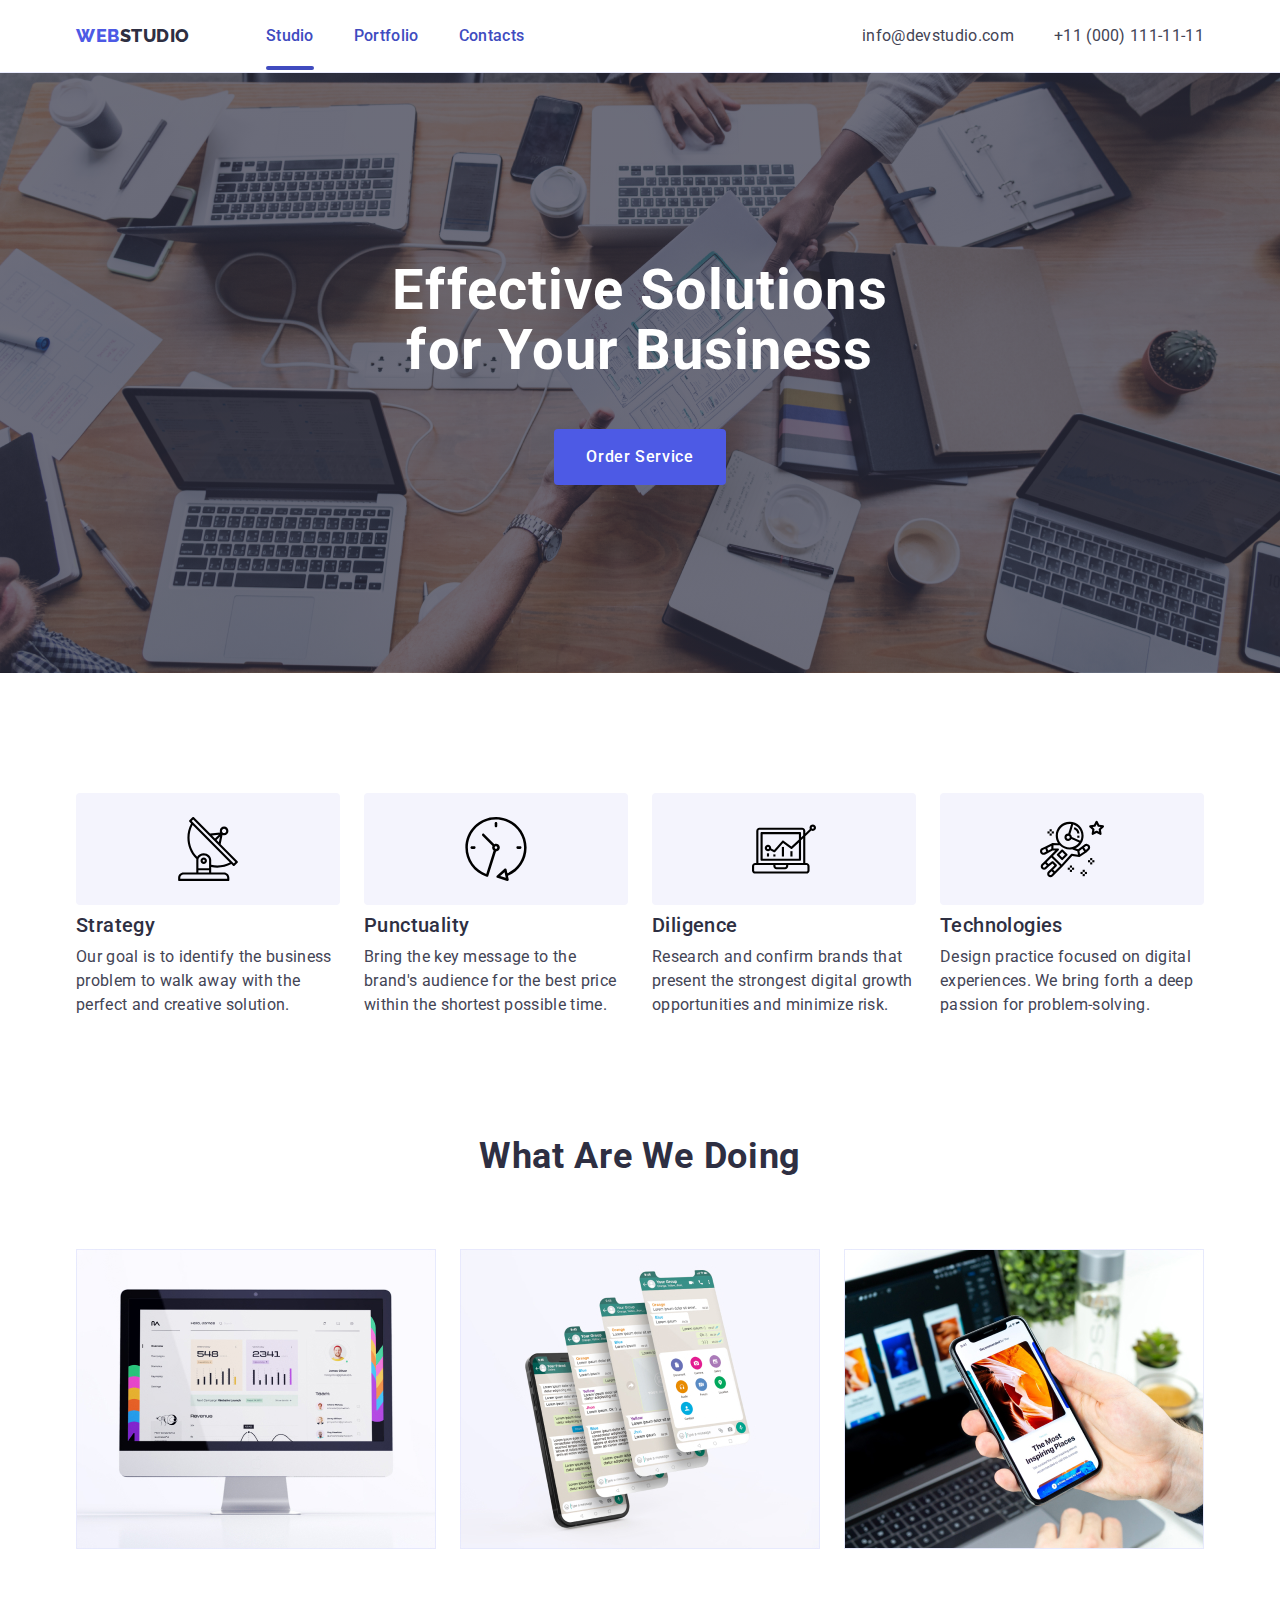
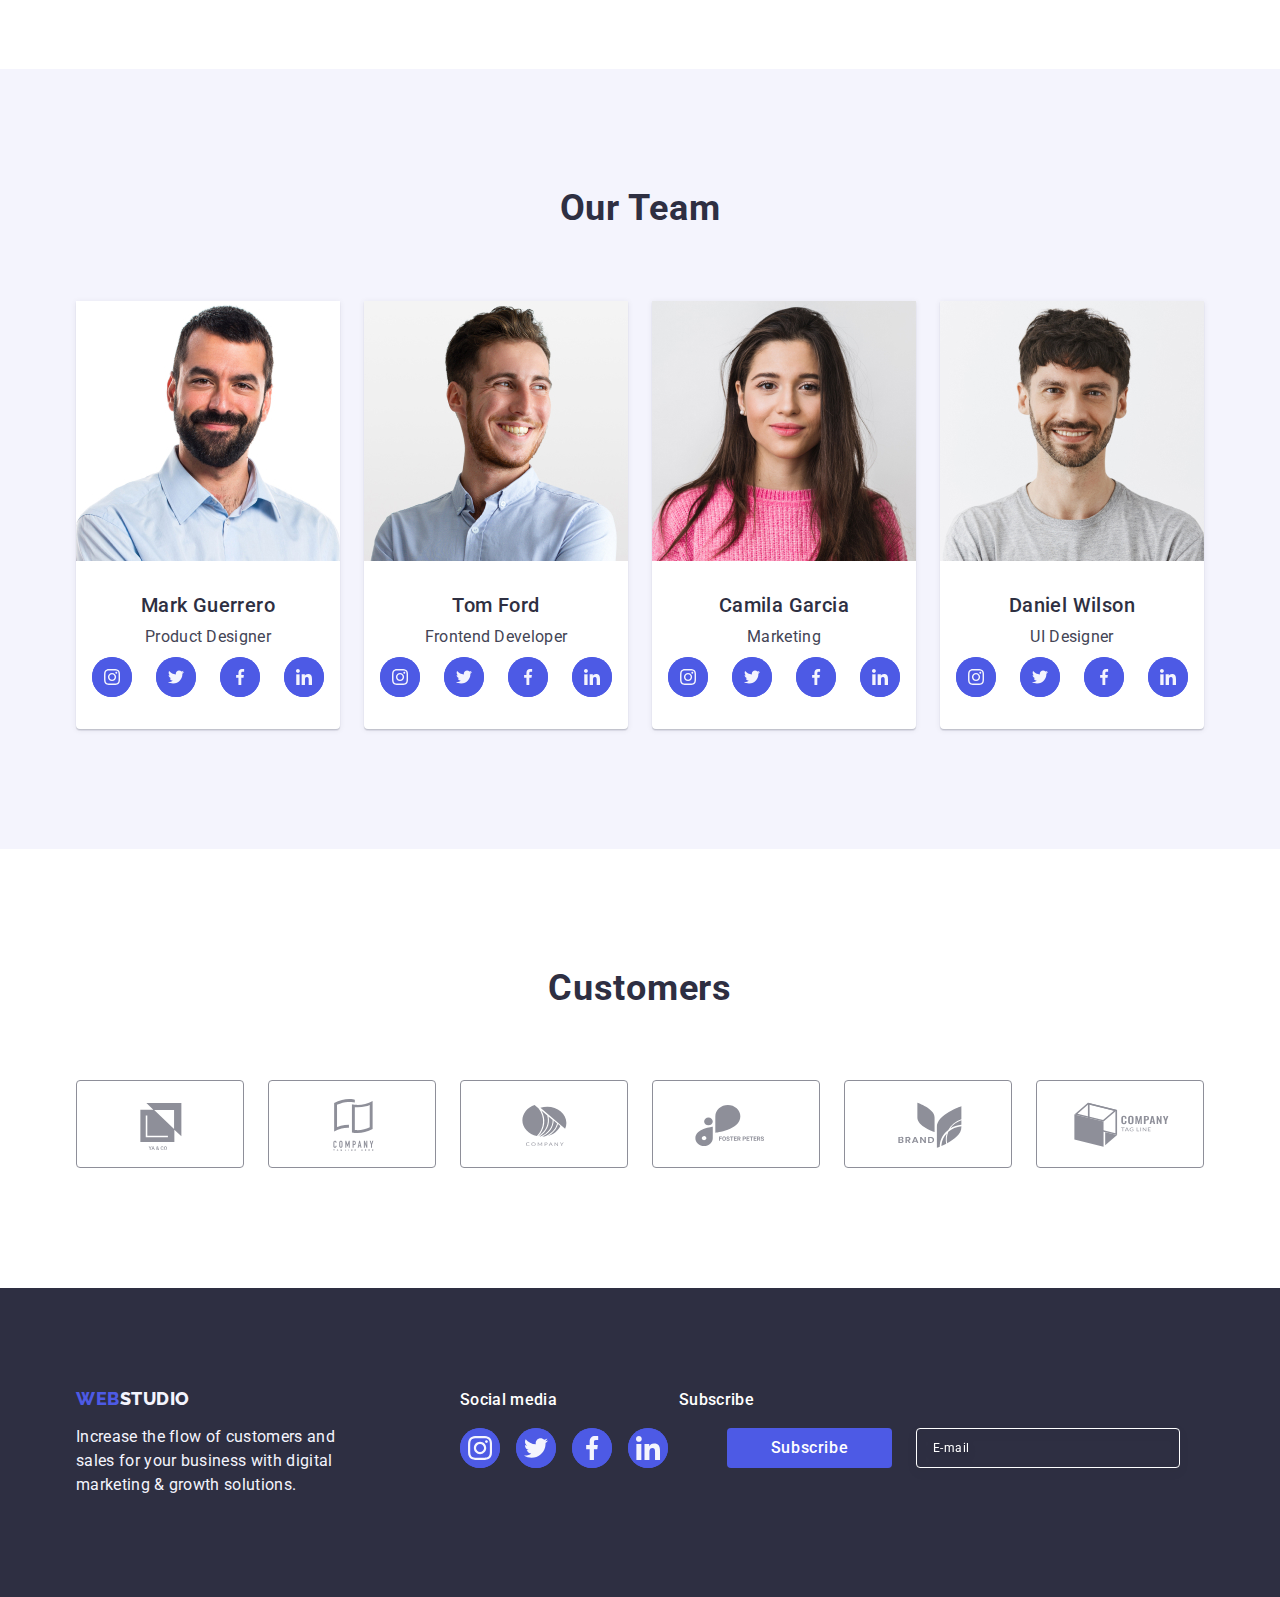
==== commit f7072546: "correct" ====
--- a/index.html
+++ b/index.html
@@ -428,22 +428,21 @@
         <div class="form-footer-box">
           <p class="form-footer-title">Subscribe</p>
           <form class="form-footer">
-            <label class="form-footer-enter">
-              <input
-                type="email"
-                name="user_mail"
-                class="form-footer-input"
-                placeholder="E-mail"
-                pattern="([A-z0-9_.-]{1,})@([A-z0-9_.-]{1,}).([A-z]{2,8})"
-              />
-              <button type="submit" class="form-footer-btn">
-                <span class="footer-icon-input">
-                  <svg class="form-footer-icon">
-                    <use href="./images/icons.svg#icon-telegram"></use>
-                  </svg> </span
-                >Subscribe
-              </button>
-            </label>
+            <label class="form-footer-enter"></label>
+            <button type="submit" class="form-footer-btn">Subscribe</button>
+            <input
+              type="email"
+              name="user-mail"
+              class="form-footer-input"
+              placeholder="E-mail"
+              pattern="([A-z0-9_.-]{1,})@([A-z0-9_.-]{1,}).([A-z]{2,8})"
+            />
+
+            <span class="footer-icon-input">
+              <svg class="form-footer-icon">
+                <use href="./images/icons.svg#icon-telegram"></use>
+              </svg>
+            </span>
           </form>
         </div>
       </div>
@@ -498,14 +497,7 @@
             <label for="user-mail" class="modal-form-enter">Email</label>
             <!-- <span class="modal-input-text"></span> -->
             <div class="icon-input">
-              <input
-                type="mail"
-                id="user-mail"
-                name="user-mail"
-                class="modal-form-input"
-                required
-                pattern="([A-z0-9_.-]{1,})@([A-z0-9_.-]{1,}).([A-z]{2,8})"
-              />
+              <input type="email" id="user-mail" name="user-mail" class="modal-form-input" />
               <svg class="modal-icon-input" width="18" height="24">
                 <use href="./images/icons.svg#icon-email-black"></use>
               </svg>
@@ -522,7 +514,14 @@
             ></textarea>
           </div>
           <div class="check-box">
-            <label for="user-privacy" class="modal-form-check-policy visually-hidden"
+            <input
+              id="user-privacy"
+              type="checkbox"
+              name="user-privacy"
+              class="modal-form-check visually-hidden"
+              value="true"
+            />
+            <label for="user-privacy" class="modal-form-check-policy"
               >I accept the terms and conditions of the
               <a class="policy-link link" href="">Privacy Policy</a>
               <span class="check-box-new">
@@ -531,13 +530,6 @@
                 </svg>
               </span>
             </label>
-            <input
-              id="user-privacy"
-              type="checkbox"
-              name="user-privacy"
-              class="modal-form-check"
-              value="true"
-            />
 
             <!-- <p class="policy">
               
@@ -551,12 +543,3 @@
     <script src="./js/modal.js"></script>
   </body>
 </html>
-
-<body>
-  <p style="text-align: center">
-    <button>Button with text</button>
-    <button>
-      <img src="image/umbrella.gif" alt="Umbrella" style="vertical-align: middle" /> Graphic button
-    </button>
-  </p>
-</body>
--- a/css/styles.css
+++ b/css/styles.css
@@ -1028,6 +1028,7 @@
     transition: background-color 250ms cubic-bezier(0.4, 0, 0.2, 1), border 250ms cubic-bezier(0.4, 0, 0.2, 1), fill 250ms cubic-bezier(0.4, 0, 0.2, 1);
     display: inline-flex;
     justify-content: center;
+    align-items: center;
     fill: transparent;
 }
 
@@ -1070,6 +1071,7 @@
 
 .form-footer {
     display: flex;
+    gap: 24px;
 }
 
 .form-footer-enter {
@@ -1108,7 +1110,7 @@
 }
 
 .form-footer-btn {
-    width:165px;
+    min-width: 165px;
     height: 40px;
     display: flex;
     /* flex-direction: row-reverse; */
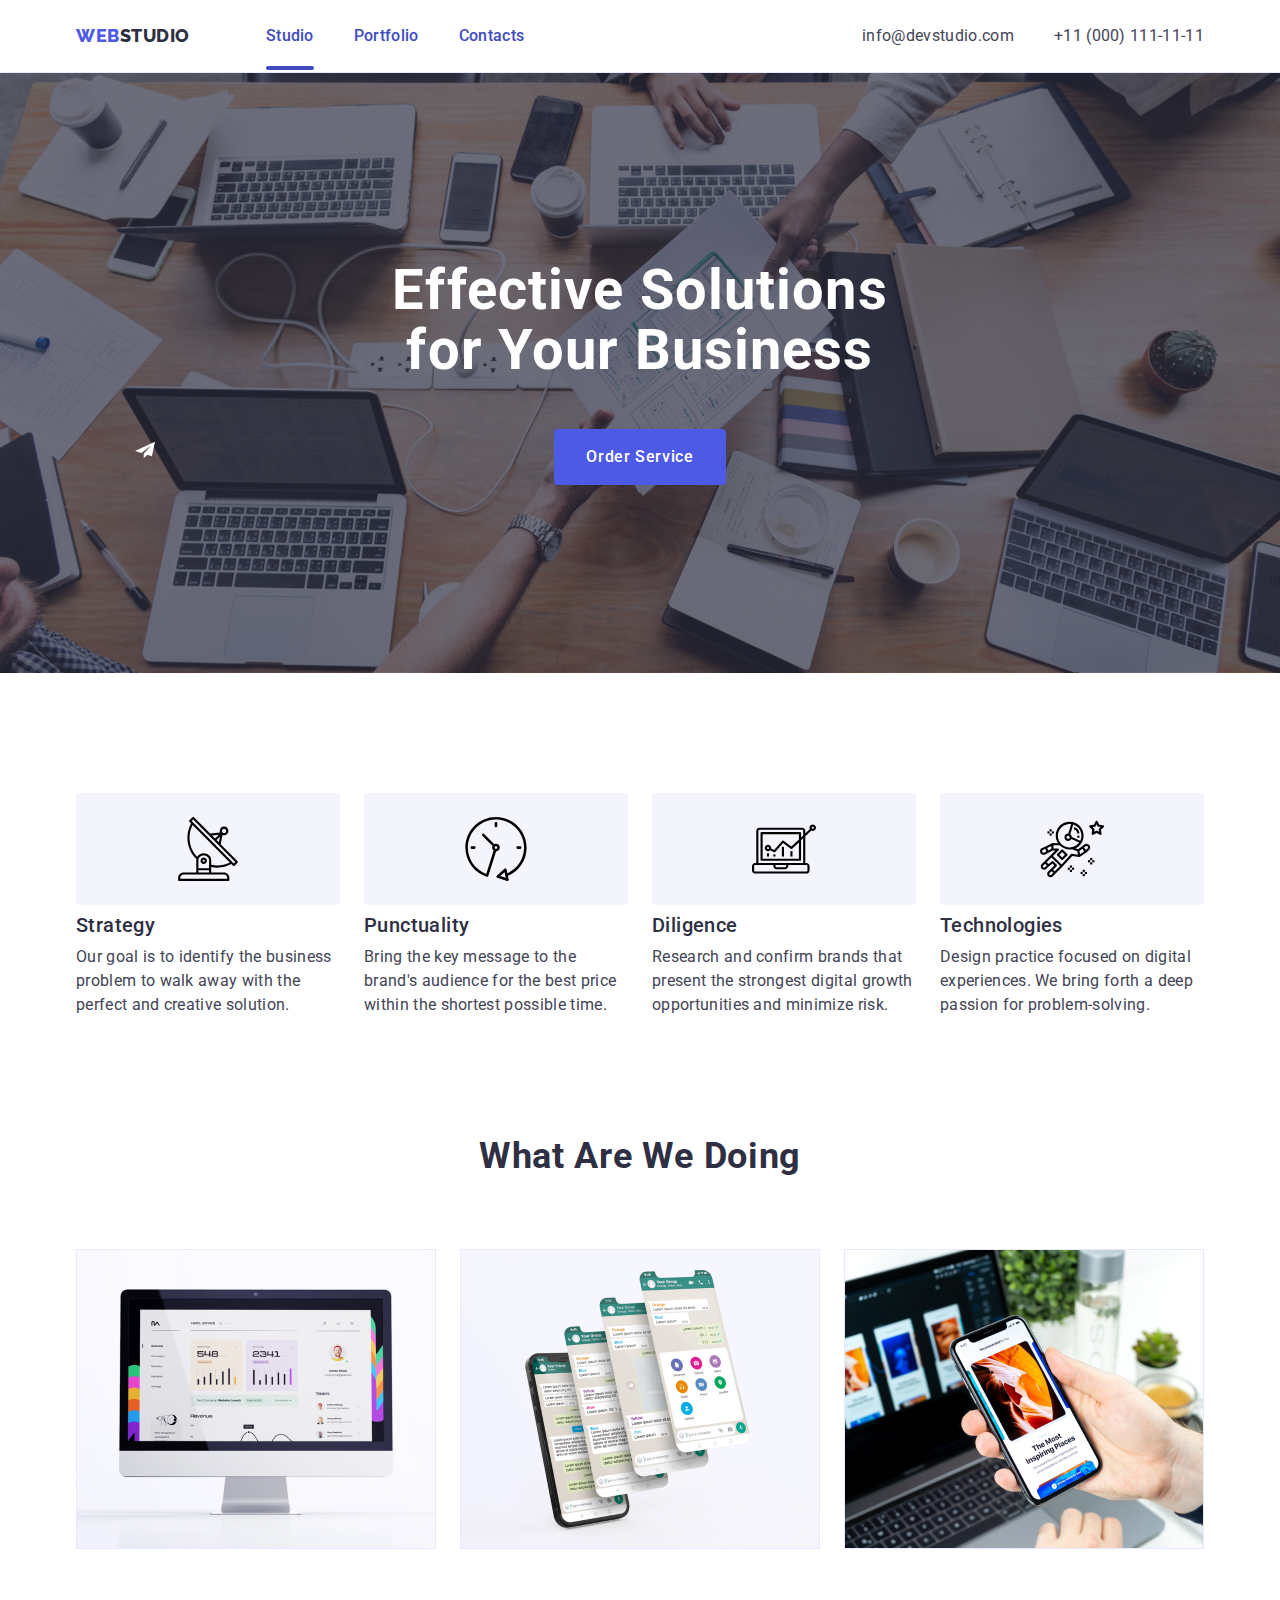
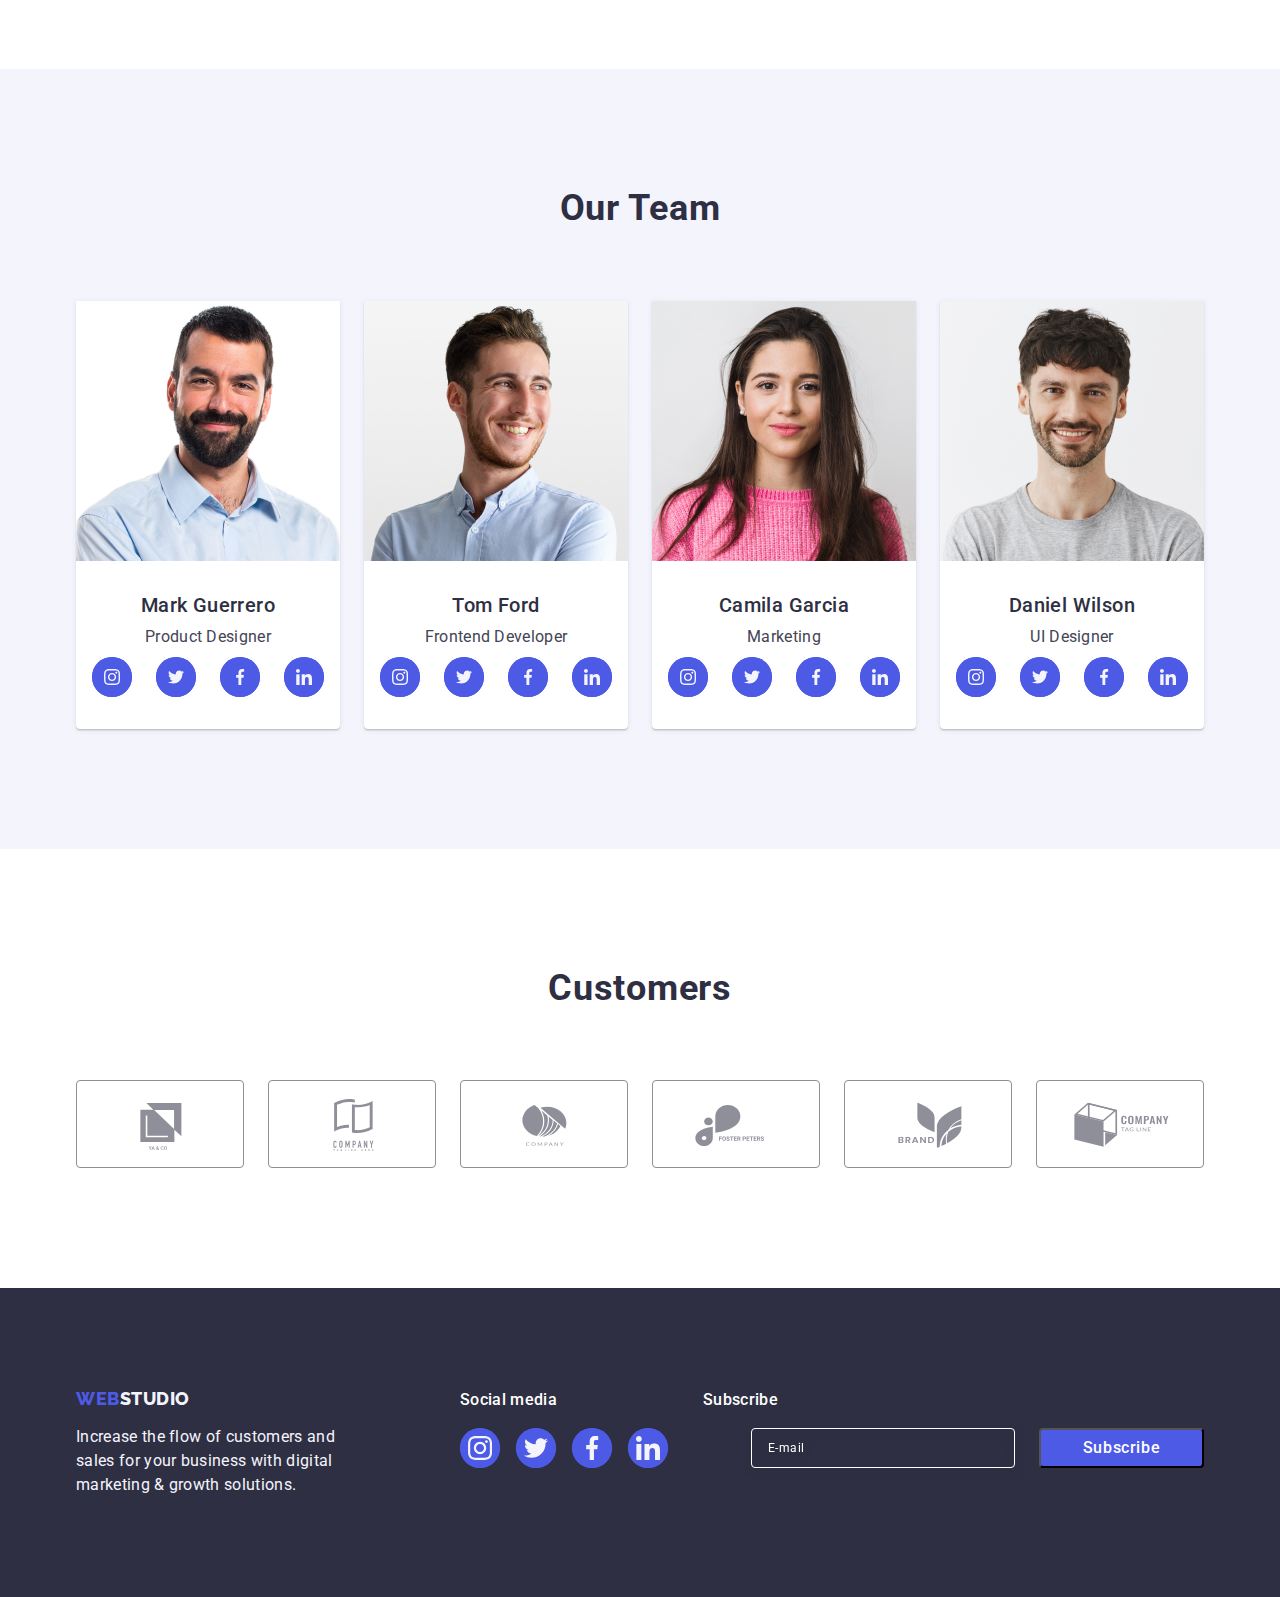
==== commit 4522cd67: "correct" ====
--- a/index.html
+++ b/index.html
@@ -429,7 +429,7 @@
           <p class="form-footer-title">Subscribe</p>
           <form class="form-footer">
             <label class="form-footer-enter"></label>
-            <button type="submit" class="form-footer-btn">Subscribe</button>
+
             <input
               type="email"
               name="user-mail"
@@ -437,12 +437,12 @@
               placeholder="E-mail"
               pattern="([A-z0-9_.-]{1,})@([A-z0-9_.-]{1,}).([A-z]{2,8})"
             />
-
-            <span class="footer-icon-input">
-              <svg class="form-footer-icon">
+            <button type="submit" class="form-footer-btn">
+              Subscribe
+              <svg class="form-footer-icon" width="24" height="24">
                 <use href="./images/icons.svg#icon-telegram"></use>
               </svg>
-            </span>
+            </button>
           </form>
         </div>
       </div>
@@ -521,19 +521,16 @@
               class="modal-form-check visually-hidden"
               value="true"
             />
-            <label for="user-privacy" class="modal-form-check-policy"
-              >I accept the terms and conditions of the
-              <a class="policy-link link" href="">Privacy Policy</a>
+
+            <label or="user-privacy" class="modal-form-check-policy">
               <span class="check-box-new">
                 <svg class="form-checkbox" width="10" height="8">
                   <use class="vector-checkbox" href="./images/icons.svg#icon-vector"></use>
                 </svg>
               </span>
+              I accept the terms and conditions of the
+              <a class="policy-link link" href="">Privacy Policy</a>
             </label>
-
-            <!-- <p class="policy">
-              
-            </p> -->
           </div>
 
           <button type="submit" class="modal-form-btn">Send</button>
--- a/css/styles.css
+++ b/css/styles.css
@@ -1116,14 +1116,14 @@
     /* flex-direction: row-reverse; */
     justify-content: center;
     align-items: center;
-    padding: 8px 24px;
-    gap: 16px;
+    /* padding: 8px 24px;
+    gap: 16px; */
     background-color: #4D5AE5;
-    border: none;
+    /* border: none; */
     border-radius: 4px;
     cursor: pointer;
 
-    font-family: 'Roboto';
+    font-family: "Roboto", sans-serif;
     font-style: normal;
     font-weight: 500;
     font-size: 16px;
@@ -1147,6 +1147,7 @@
 
 .form-footer-icon {
     display: block;
+    margin-left: 16px;
         width: 24px;
         height: 20px;
         position: absolute;
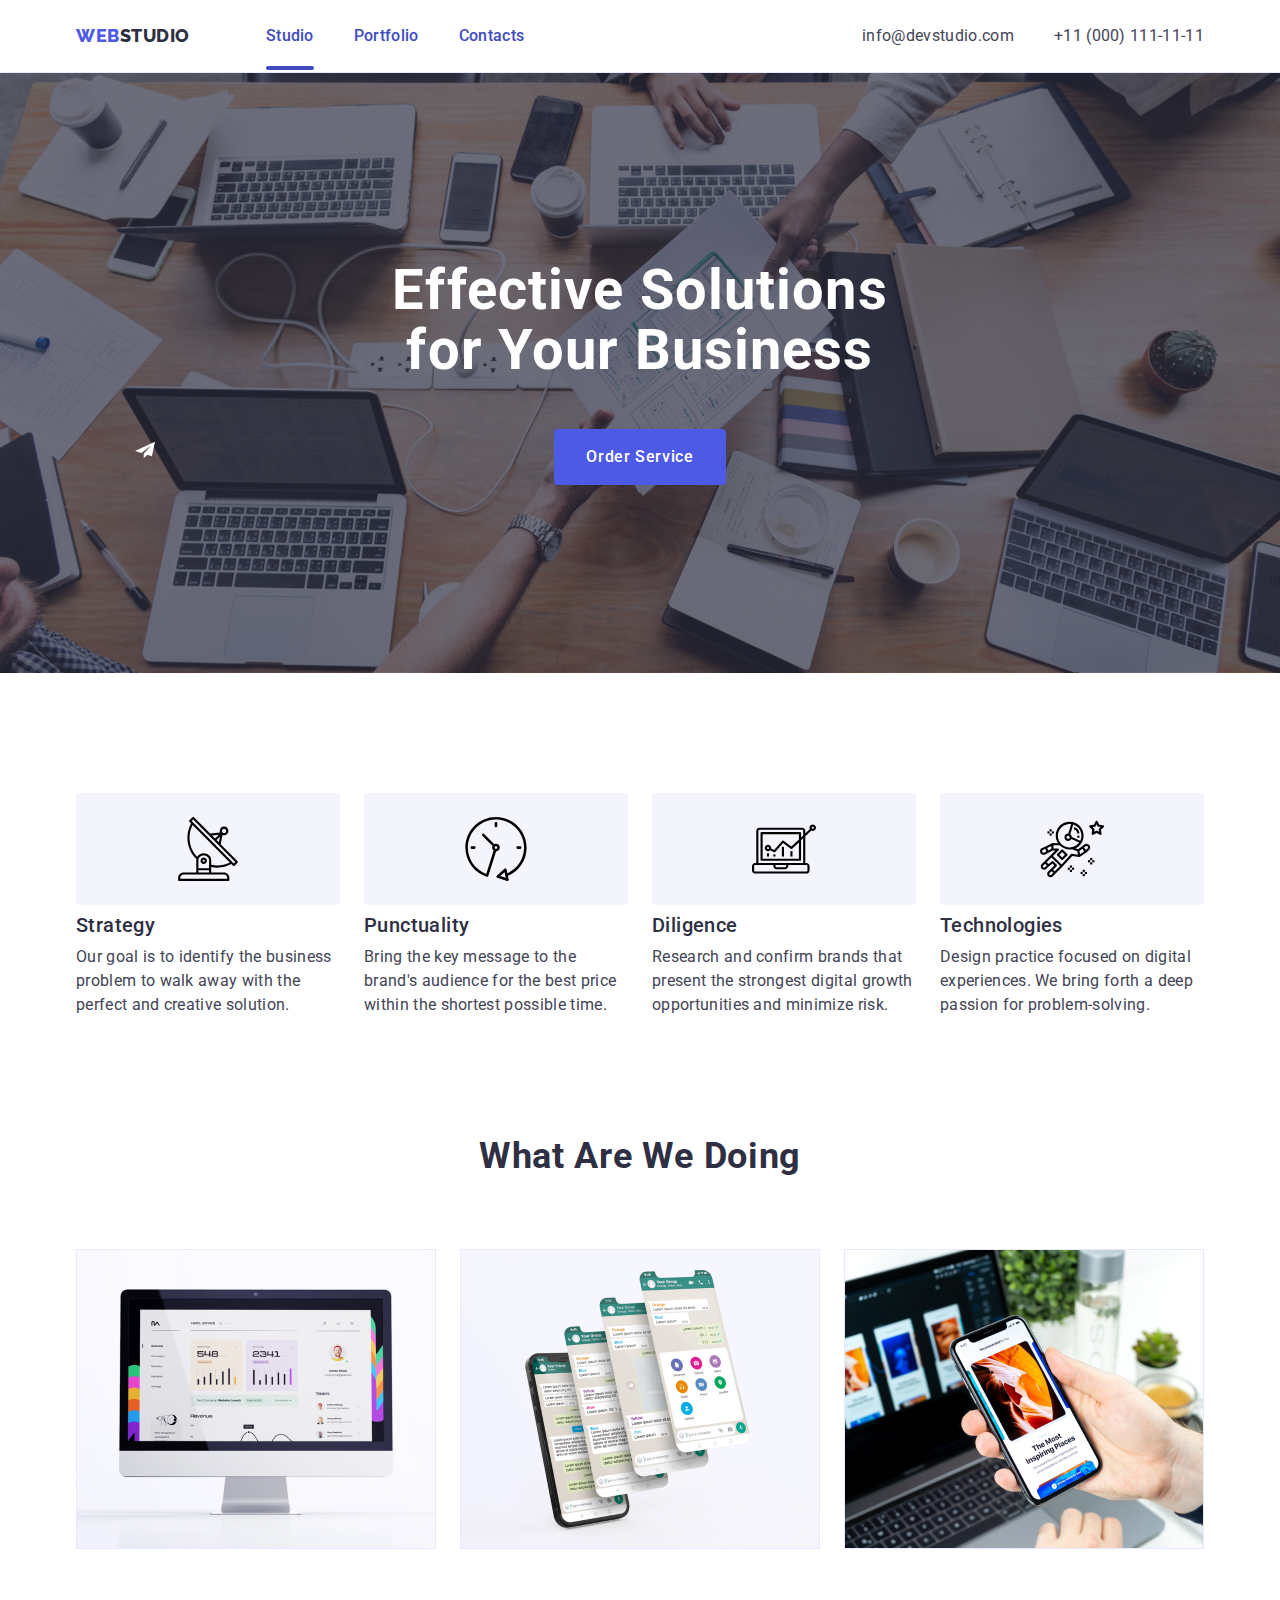
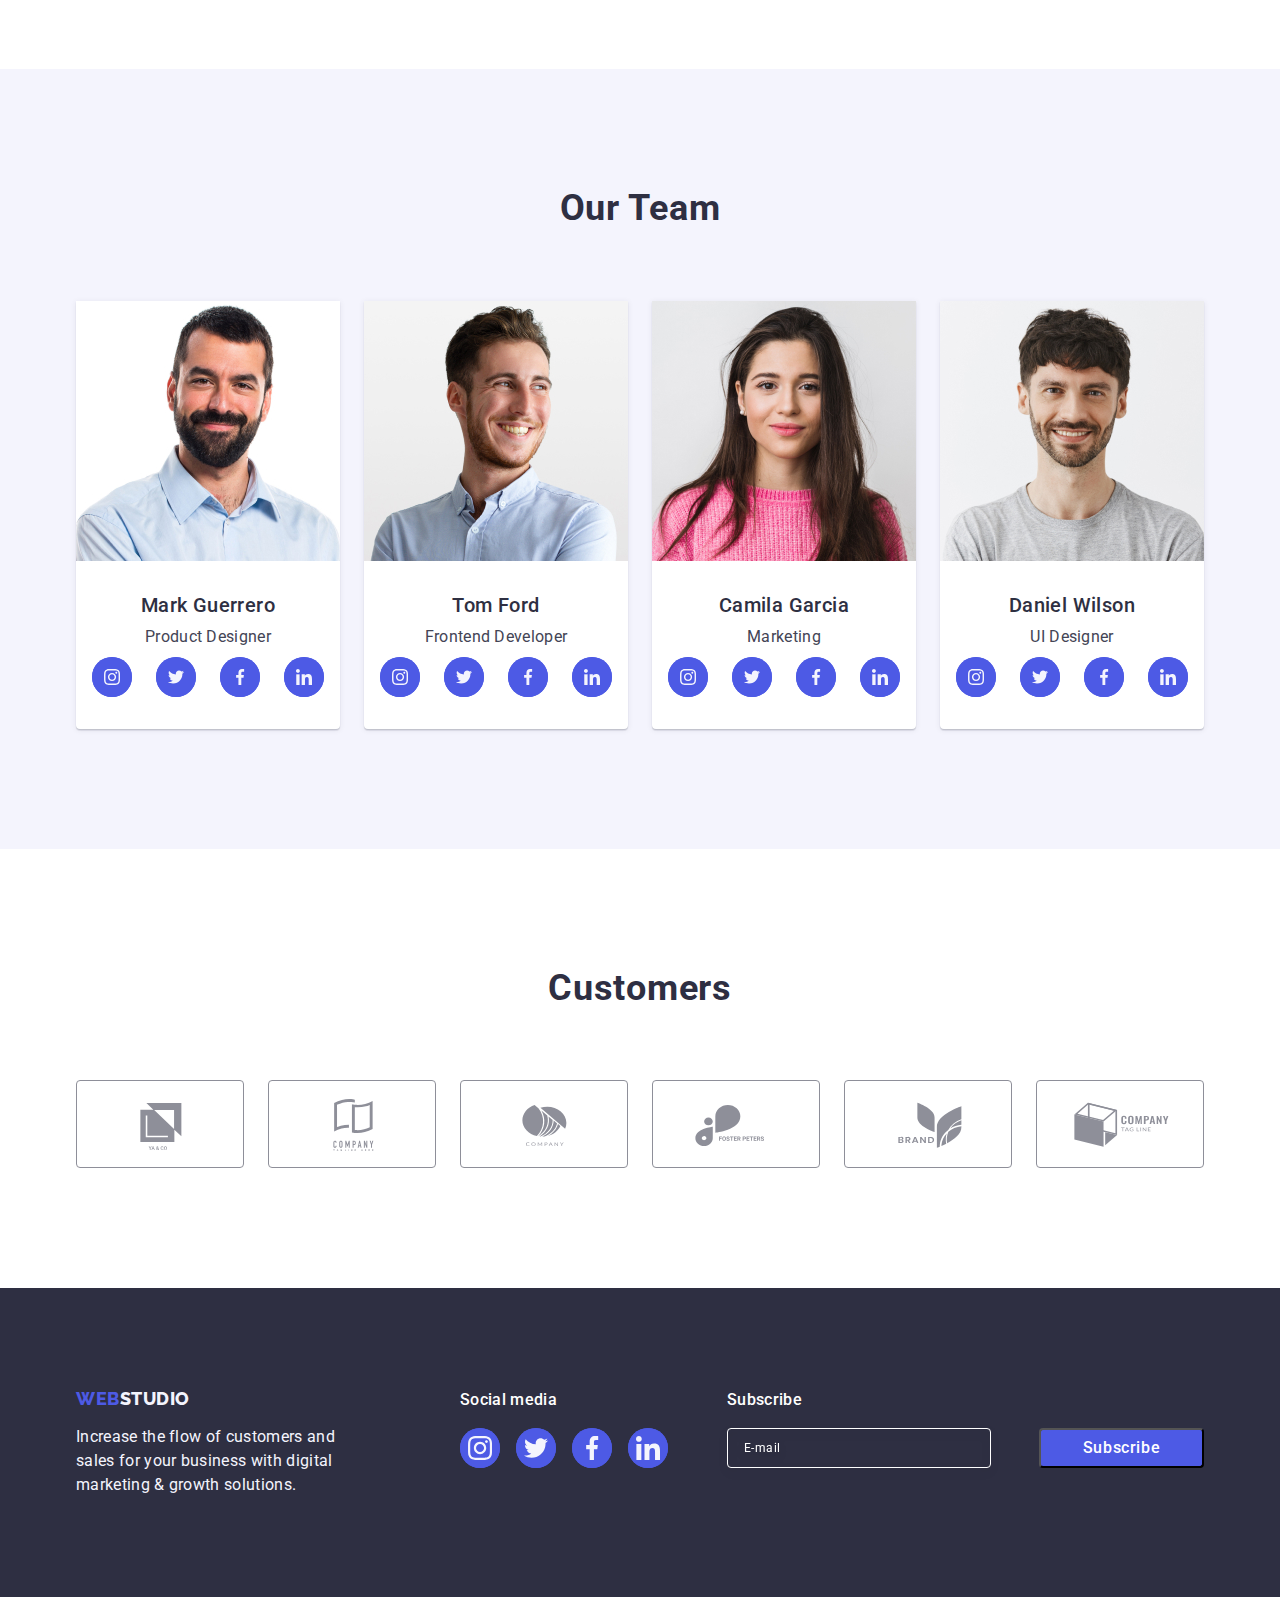
==== commit a2966cd0: "correct" ====
--- a/index.html
+++ b/index.html
@@ -428,15 +428,15 @@
         <div class="form-footer-box">
           <p class="form-footer-title">Subscribe</p>
           <form class="form-footer">
-            <label class="form-footer-enter"></label>
-
-            <input
-              type="email"
-              name="user-mail"
-              class="form-footer-input"
-              placeholder="E-mail"
-              pattern="([A-z0-9_.-]{1,})@([A-z0-9_.-]{1,}).([A-z]{2,8})"
-            />
+            <label class="form-footer-enter">
+              <input
+                type="email"
+                name="user-mail"
+                class="form-footer-input"
+                placeholder="E-mail"
+                pattern="([A-z0-9_.-]{1,})@([A-z0-9_.-]{1,}).([A-z]{2,8})"
+              />
+            </label>
             <button type="submit" class="form-footer-btn">
               Subscribe
               <svg class="form-footer-icon" width="24" height="24">
@@ -522,7 +522,7 @@
               value="true"
             />
 
-            <label or="user-privacy" class="modal-form-check-policy">
+            <label for="user-privacy" class="modal-form-check-policy">
               <span class="check-box-new">
                 <svg class="form-checkbox" width="10" height="8">
                   <use class="vector-checkbox" href="./images/icons.svg#icon-vector"></use>
--- a/css/styles.css
+++ b/css/styles.css
@@ -986,10 +986,10 @@
     opacity: 1;
 }
 
-.modal-form-check:checked + .check-box-new {
+.modal-form-check:checked + .modal-form-check-policy > .check-box-new {
     background-color :#404BBF;
     /* border-color: #404BBF;; */
-    fill: #F4F4FD;
+    /* fill: #F4F4FD; */
     border: none;
     fill:#ffffff;
 }
@@ -1005,7 +1005,7 @@
 
 }
 .modal-form-check-policy {
-    display: flex;
+    /* display: flex; */
     align-items: center;
     font-family: 'Roboto';
     font-style: normal;
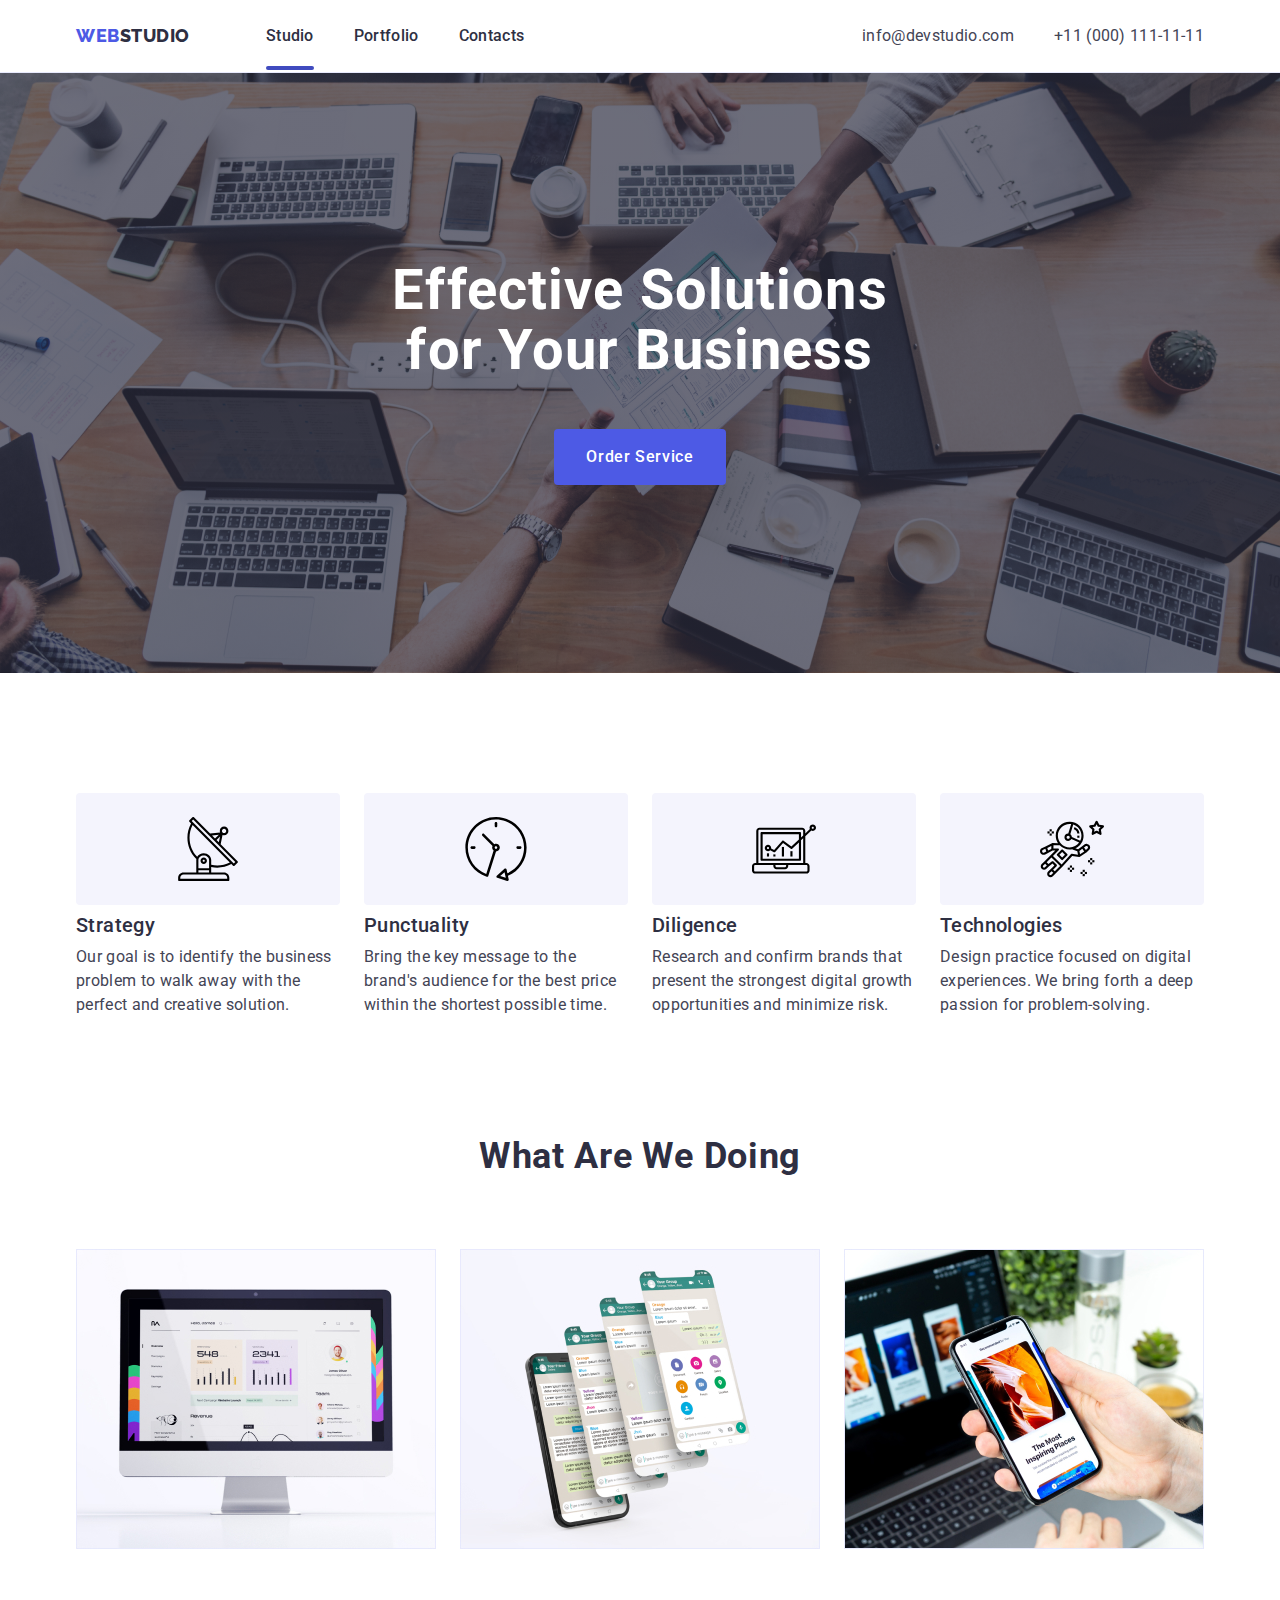
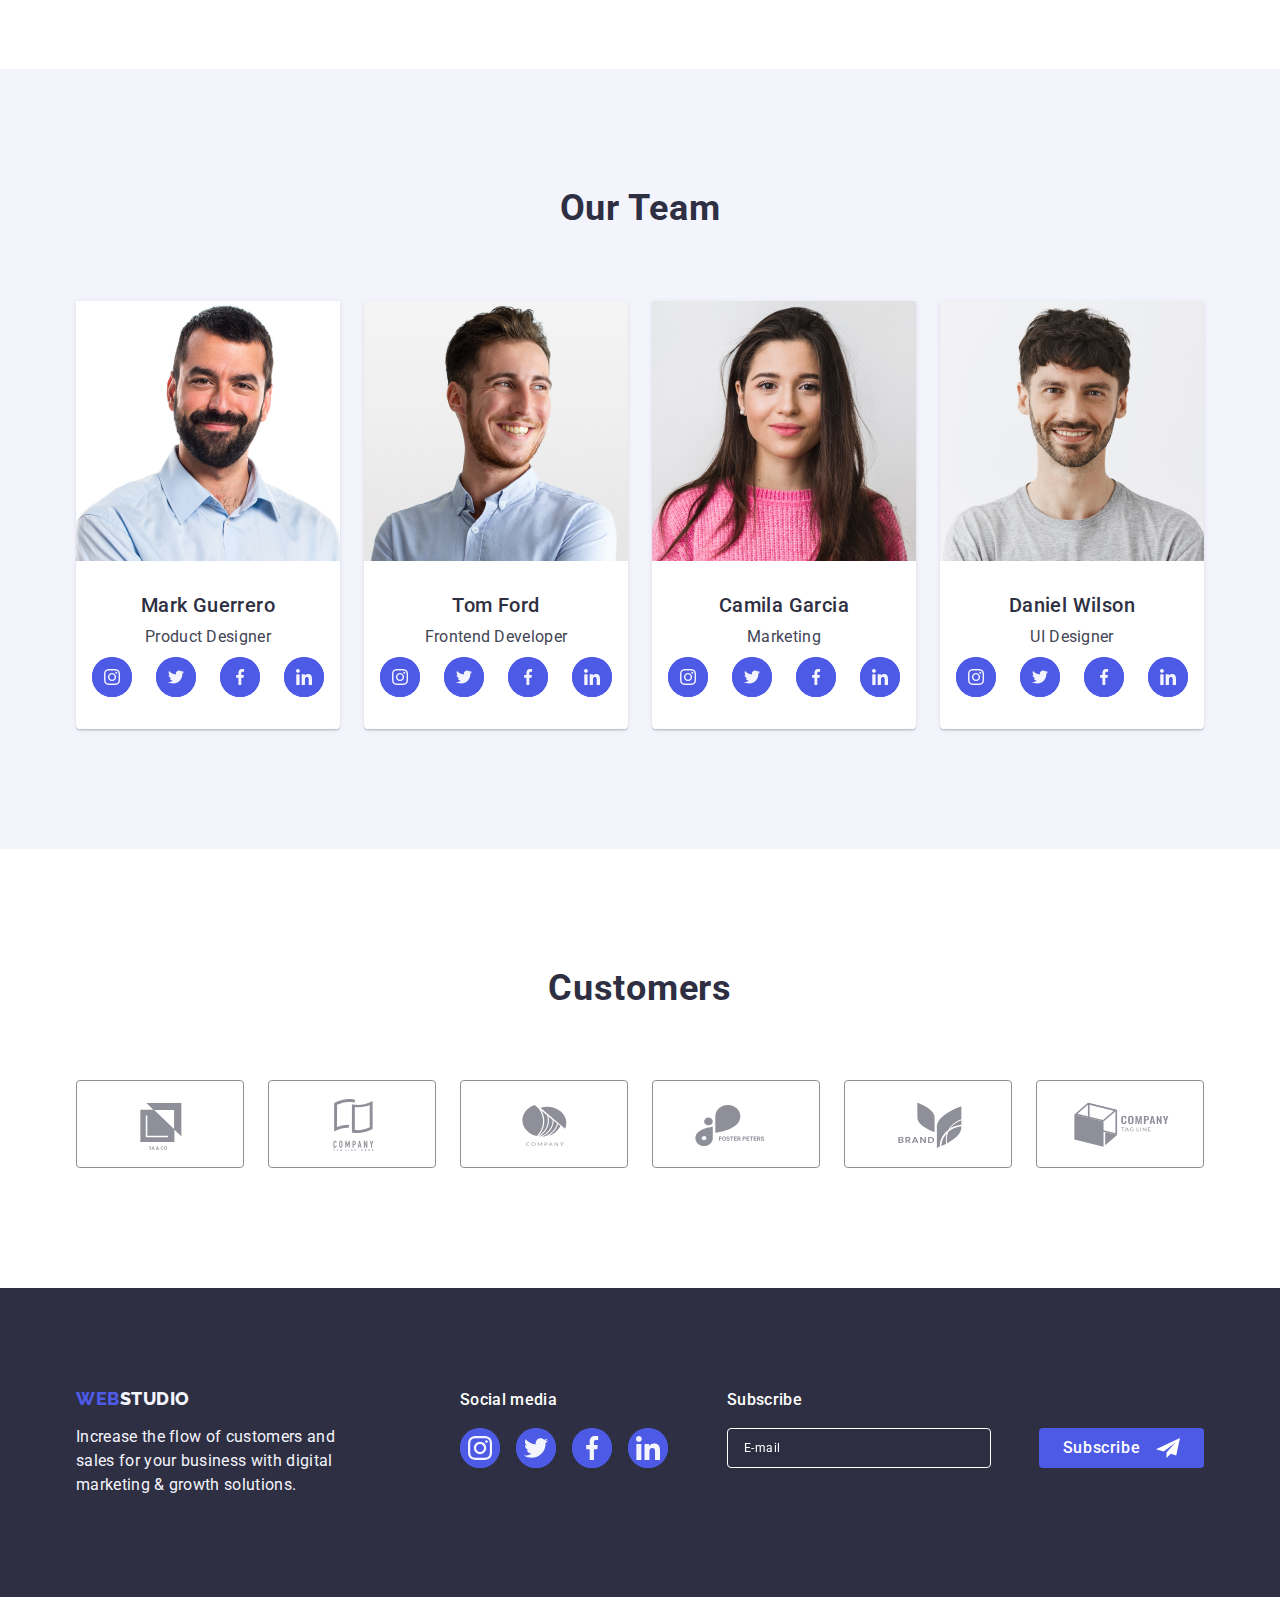
==== commit d7b8e298: "correct7" ====
--- a/index.html
+++ b/index.html
@@ -440,7 +440,7 @@
             <button type="submit" class="form-footer-btn">
               Subscribe
               <svg class="form-footer-icon" width="24" height="24">
-                <use href="./images/icons.svg#icon-telegram"></use>
+                <use class="form-footer-svg" href="./images/icons.svg#icon-telegram"></use>
               </svg>
             </button>
           </form>
@@ -448,7 +448,6 @@
       </div>
     </footer>
     <!-- ================== МОДАЛЬНОЕ ОКНО ================== -->
-
     <div class="backdrop is-hidden" data-modal>
       <div class="modal">
         <button type="button" class="modal-close-btn" data-modal-close>
@@ -521,7 +520,6 @@
               class="modal-form-check visually-hidden"
               value="true"
             />
-
             <label for="user-privacy" class="modal-form-check-policy">
               <span class="check-box-new">
                 <svg class="form-checkbox" width="10" height="8">
--- a/css/styles.css
+++ b/css/styles.css
@@ -91,6 +91,10 @@
     padding-bottom: 188px;
 }
 
+.link-navigation {
+    color: #404BBF;
+}
+
 .menu-link {  
 font-weight: 500;
 font-size: 16px;
@@ -100,12 +104,13 @@
 padding: 24px 0;
 position: relative;
 transition: color 250ms cubic-bezier(0.4, 0, 0.2, 1);
-color: #404bbf;
+
 }
 
 .menu-link:hover,
 .menu-link:focus {
 color: var(--link-color);
+
 }
 
 .page-header {
@@ -152,7 +157,7 @@
     height: 4px;
     background-color: #404bbf;
     border-radius: 2px;
-    
+    color: currentColor;
     transition: color 250ms cubic-bezier(0.4, 0, 0.2, 1);
 }
 
@@ -762,6 +767,9 @@
     transform: translateY(0%);
 }
 
+
+/* ===================== МОДАЛЬНОЕ ОКНО ========================== */
+
 .backdrop {
     position: fixed;
     top: 0;
@@ -892,7 +900,8 @@
     line-height: 1.17;
     letter-spacing: 0.04em;
     margin-bottom: 4px;
-    color: #8e8f99;;
+    color: #8e8f99;
+    
 }
 
 .modal-form-box {
@@ -910,8 +919,6 @@
 
 .modal-icon-input {
     display: block;
-    /* width: 18px;
-    height: 24px; */
     position: absolute;
     top: 50%;
     left: 16px;
@@ -929,28 +936,23 @@
     fill: #4D5AE5;
 }
 
-
 .modal-input-area {
     font-family: 'Roboto';
     font-style: normal;
     font-weight: 400;
-    font-size: 12px;
+    font-size: 16px;
     line-height: 1.17;  
     letter-spacing: 0.04em;
 
     width: 100%;
     height: 120px;
     resize: none;
-    /* padding: 16px; */
-    color: rgba(46, 47, 66, 0.4);
     border: 1px solid rgba(46, 47, 66, 0.2);
     background-color: transparent;
     outline: transparent;
     border-radius: 4px;
     padding: 8px 16px;
-    transition: border-color 250ms cubic-bezier(0.4, 0, 0.2, 1);
-    
-    
+    transition: border-color 250ms cubic-bezier(0.4, 0, 0.2, 1);   
 }
 
 .modal-input-area::placeholder {
@@ -967,71 +969,6 @@
     outline: none;
     border-color: #4D5AE5;
 }
-.form-checkbox {
-    border: 1px solid rgba(46, 47, 66, 0.4);
-    fill: #F4F4FD;
-    border-radius: 2px;
-    padding: 4px 3px;
-    cursor: pointer;
-    transition: background-color 250ms cubic-bezier(0.4, 0, 0.2, 1), fill 250ms cubic-bezier(0.4, 0, 0.2, 1);
-    margin-right: 8px;
-}
-
-.vector-checkbox{
-    opacity: 0;
-}
-
-.modal-form-check:checked + .form-checkbox > .vector-checkbox {
-    
-    opacity: 1;
-}
-
-.modal-form-check:checked + .modal-form-check-policy > .check-box-new {
-    background-color :#404BBF;
-    /* border-color: #404BBF;; */
-    /* fill: #F4F4FD; */
-    border: none;
-    fill:#ffffff;
-}
-
-.modal-form-check:focus +.form-checkbox {
-    outline: 1px solid #4D5AE5;;
-}
-
-.modal-form-check {
-    appearance: none;
-    position: absolute;
-    
-
-}
-.modal-form-check-policy {
-    /* display: flex; */
-    align-items: center;
-    font-family: 'Roboto';
-    font-style: normal;
-    font-weight: 400;
-    font-size: 12px;
-    line-height: 1.17;
-    letter-spacing: 0.04em;    
-    color: #8E8F99;
-}
-
-.check-box {
-    margin-bottom: 24px;
-}
-
-.check-box-new {
-    width: 16px;
-    height: 16px;
-    border: 1px solid rgba(46, 47, 66, 0.4);
-    border-radius: 2px;
-    transition: background-color 250ms cubic-bezier(0.4, 0, 0.2, 1), border 250ms cubic-bezier(0.4, 0, 0.2, 1), fill 250ms cubic-bezier(0.4, 0, 0.2, 1);
-    display: inline-flex;
-    justify-content: center;
-    align-items: center;
-    fill: transparent;
-}
-
 
 .modal-form-btn {
     font-family: 'Roboto', sans-serif;
@@ -1065,6 +1002,70 @@
     background-color: var(--link-color);
 }
 
+
+
+/* ------------------------- ЧЕК-БОКС -------------------------*/
+
+.check-box {
+    margin-bottom: 24px;
+}
+
+.modal-form-check {
+    appearance: none;
+    position: absolute;
+}
+
+.modal-form-check-policy {
+    align-items: center;
+    font-family: 'Roboto';
+    font-style: normal;
+    font-weight: 400;
+    font-size: 12px;
+    line-height: 1.17;
+    letter-spacing: 0.04em;
+    color: #8E8F99;
+    
+}
+
+.check-box-new {
+    width: 16px;
+    height: 16px;
+    border: 1px solid rgba(46, 47, 66, 0.4);
+    border-radius: 2px;
+    transition: background-color 250ms cubic-bezier(0.4, 0, 0.2, 1), border 250ms cubic-bezier(0.4, 0, 0.2, 1), fill 250ms cubic-bezier(0.4, 0, 0.2, 1);
+    display: inline-flex;
+    justify-content: center;
+    align-items: center;
+    fill: transparent;
+}
+
+.form-checkbox {
+    fill: #F4F4FD;
+    border-radius: 2px;
+    cursor: pointer;
+    transition: background-color 250ms cubic-bezier(0.4, 0, 0.2, 1), fill 250ms cubic-bezier(0.4, 0, 0.2, 1);
+    
+}
+
+.policy-link {
+    color: #4d5ae5;
+}
+
+.modal-form-check:checked+.modal-form-check-policy > .check-box-new {
+    background-color: #404BBF;
+    border: none;
+    fill: #ffffff;
+}
+
+.modal-form-check:focus+.form-checkbox {
+    outline: 1px solid #4D5AE5;
+}
+
+/* =====================  /МОДАЛЬНОЕ ОКНО ========================== */
+
+/* ===================== ФОРМА В ФУТЕРЕ ========================== */
+
+
 .form-footer-box {
 margin-left: auto;
 }
@@ -1086,7 +1087,7 @@
     padding-left: 16px;
     filter: drop-shadow(0px 4px 4px rgba(0, 0, 0, 0.15));
     border-radius: 4px;
-    /* margin-right: 24px; */
+    
     background-color: transparent;
 
         font-family: 'Roboto';
@@ -1110,16 +1111,14 @@
 }
 
 .form-footer-btn {
+    position: relative;
     min-width: 165px;
     height: 40px;
     display: flex;
-    /* flex-direction: row-reverse; */
-    justify-content: center;
-    align-items: center;
-    /* padding: 8px 24px;
-    gap: 16px; */
+    justify-content: center;
+    align-items: center;
     background-color: #4D5AE5;
-    /* border: none; */
+    border: none;
     border-radius: 4px;
     cursor: pointer;
 
@@ -1139,22 +1138,16 @@
     background-color: var(--link-color);
 }
 
-.footer-icon-input {
+/* .footer-icon-input {
     display: block;
     position: relative;
 
-}
+} */
 
 .form-footer-icon {
     display: block;
     margin-left: 16px;
-        width: 24px;
-        height: 20px;
-        position: absolute;
-        top: 50%;
-        left: 117px;
-        transform: translateY(-50%);
-        fill: #FFFFFF;;
+        
 }
 
 .form-footer-input::placeholder {
@@ -1168,6 +1161,8 @@
         letter-spacing: 0.04em;
 }
 
-.policy-link {
-    color:#4d5ae5;
-}
+.form-footer-svg {
+    display: block;
+    position: relative;     
+    fill: #FFFFFF;
+}